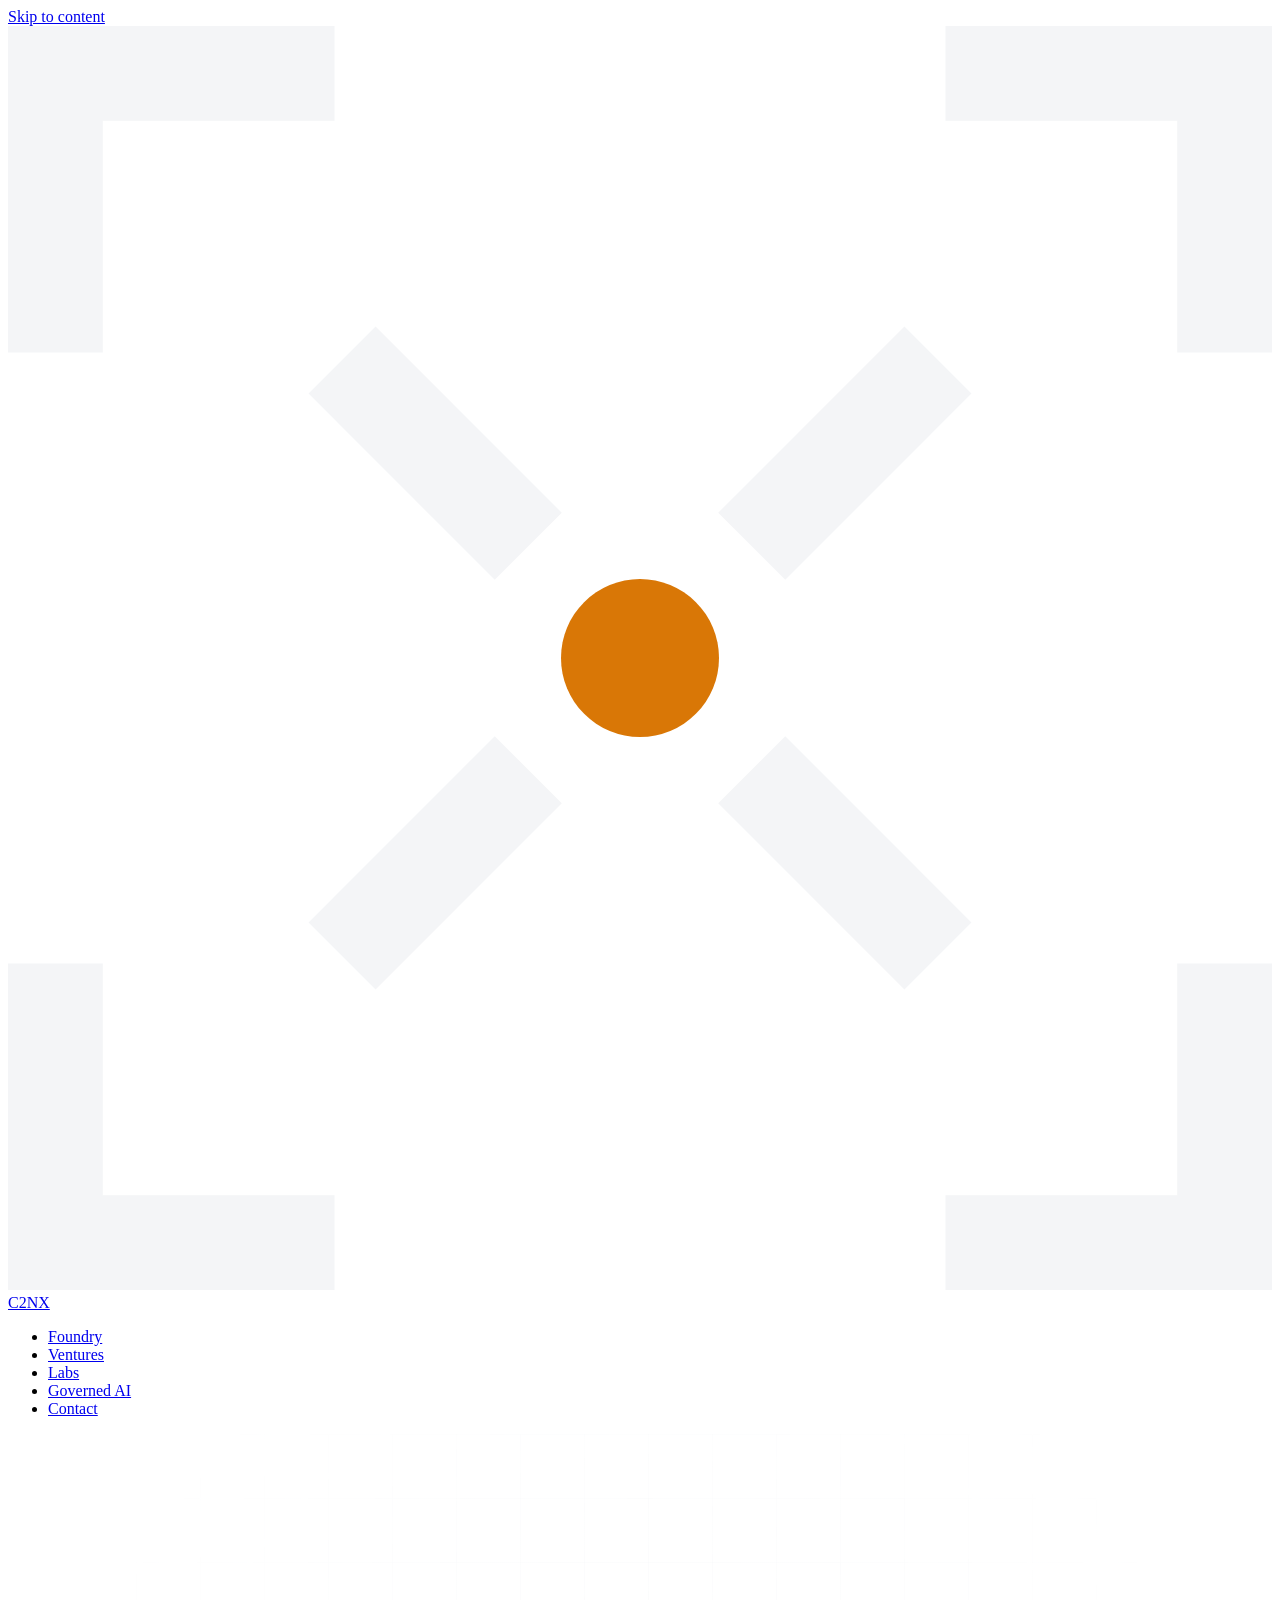
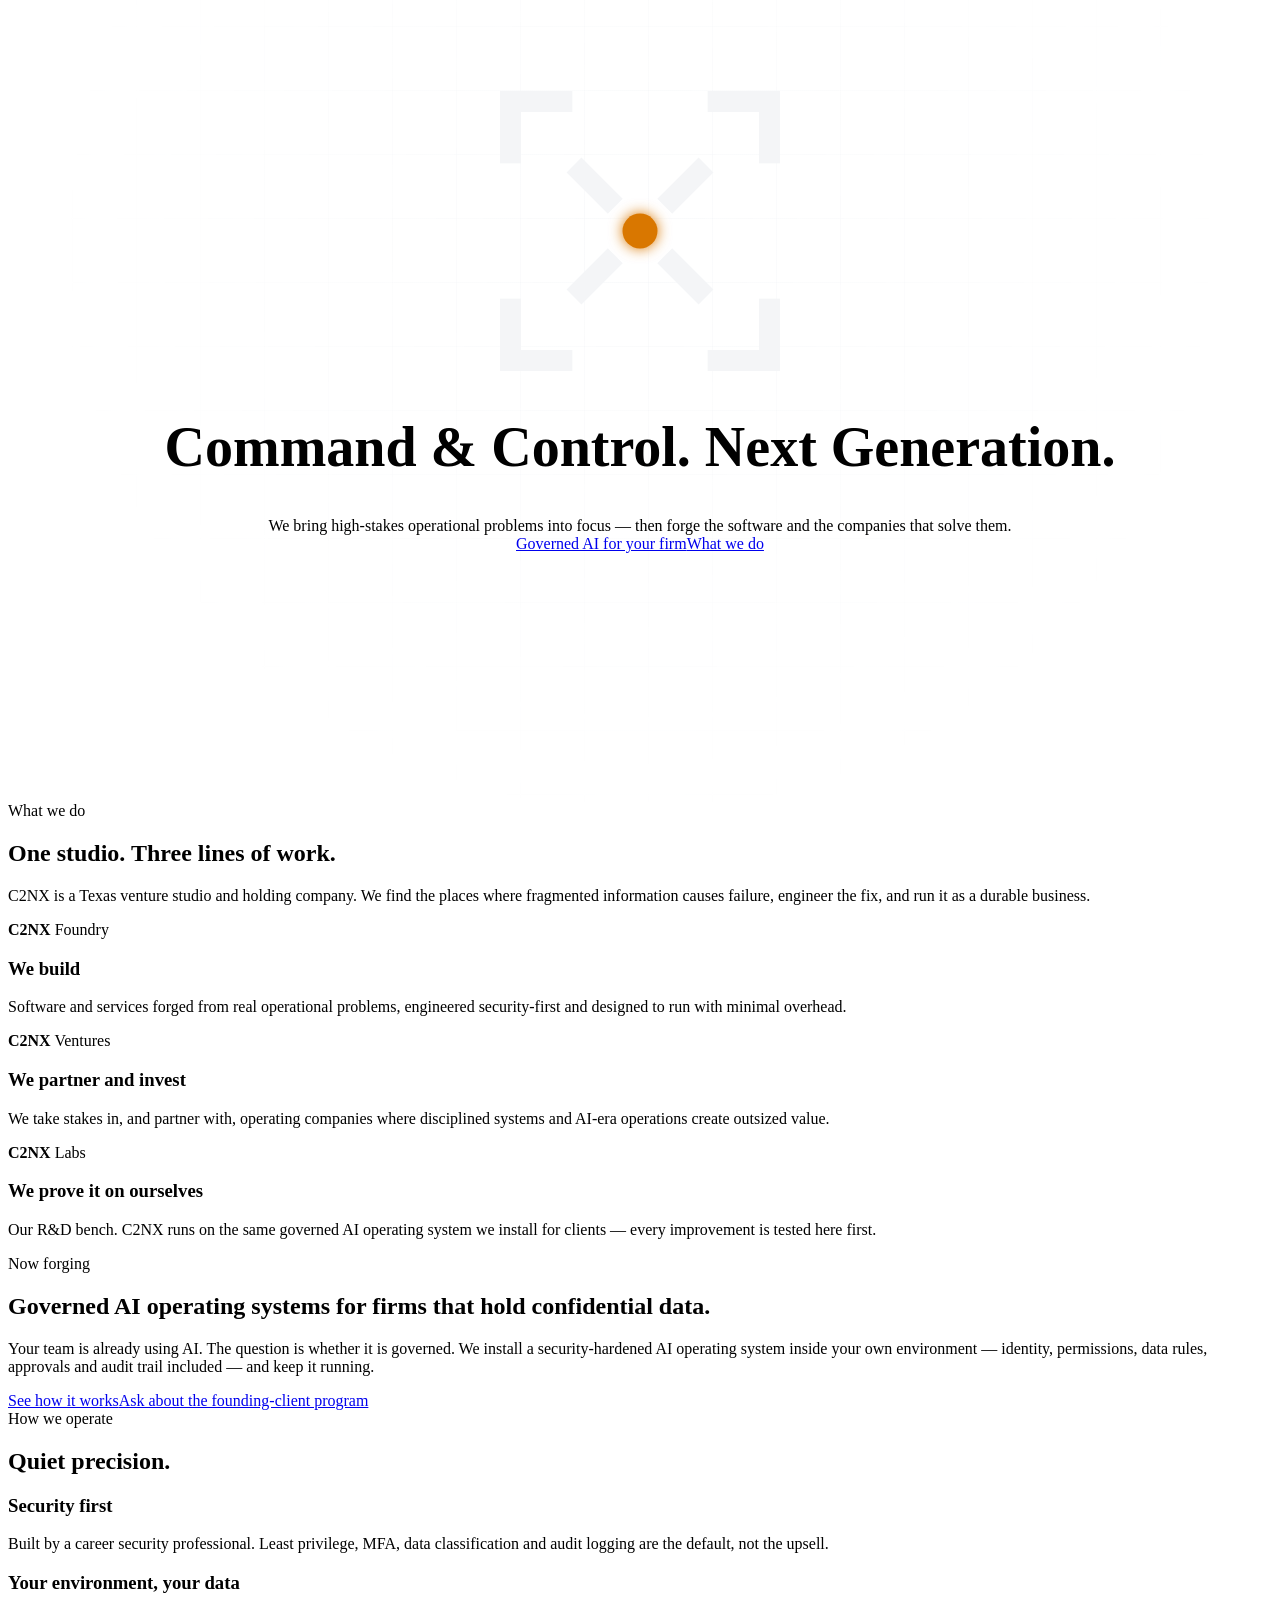
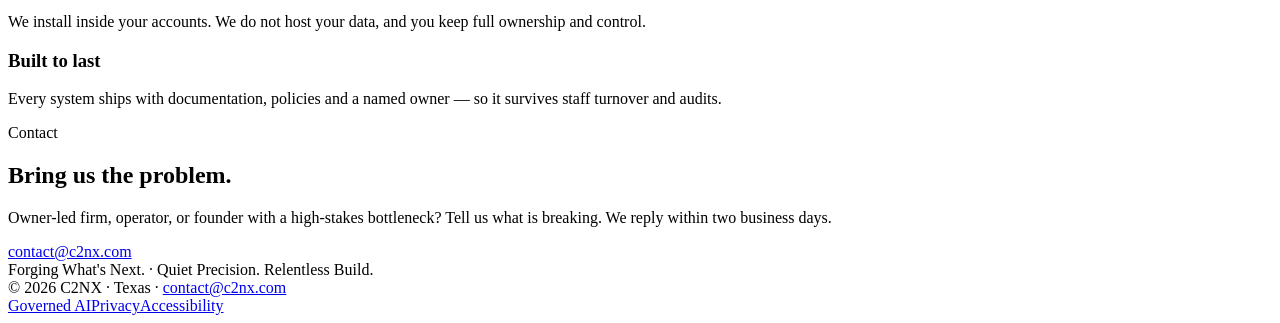
==== index.html @ e13e5430 "Add site pages and root assets" ====
<!DOCTYPE html>
<html lang="en">
<head>
<meta charset="utf-8">
<meta name="viewport" content="width=device-width,initial-scale=1">
<title>C2NX — Command & Control, Next Generation</title>
<meta name="description" content="C2NX is a Texas venture studio that brings high-stakes operational problems into focus and forges the software and companies that solve them.">
<link rel="canonical" href="https://c2nx.com/">
<meta property="og:title" content="C2NX — Command & Control, Next Generation"><meta property="og:description" content="C2NX is a Texas venture studio that brings high-stakes operational problems into focus and forges the software and companies that solve them.">
<meta property="og:type" content="website"><meta property="og:url" content="https://c2nx.com/">
<meta name="theme-color" content="#0F1115">
<link rel="icon" href="favicon-32.png" sizes="32x32"><link rel="icon" href="assets/emblem.svg" type="image/svg+xml">
<link rel="apple-touch-icon" href="apple-touch-icon.png">
<link rel="stylesheet" href="assets/site.css">
<style>
.hero{min-height:calc(100vh - 68px);display:grid;place-items:center;text-align:center;padding:72px 24px 64px;position:relative;overflow:hidden}
.hero .grid-bg{position:absolute;inset:0;background-image:linear-gradient(rgba(148,163,184,.05) 1px,transparent 1px),linear-gradient(90deg,rgba(148,163,184,.05) 1px,transparent 1px);background-size:64px 64px;mask-image:radial-gradient(circle at 50% 42%,#000 0,transparent 70%);pointer-events:none}
.stage{position:relative;width:min(280px,56vw);aspect-ratio:1;margin:0 auto}
.stage svg{width:100%;height:100%;overflow:visible}
.emblem{animation:focus 2.6s cubic-bezier(.2,.7,.2,1) .2s both}
.br{animation:flyin 1.6s cubic-bezier(.16,.84,.24,1) .2s both}
.br.tl{--dx:-180px;--dy:-180px}.br.tr{--dx:180px;--dy:-180px}.br.bl{--dx:-180px;--dy:180px}.br.br2{--dx:180px;--dy:180px}
.bar{transform-box:view-box;transform-origin:120px 120px;transform:rotate(var(--r));animation:converge 1.4s cubic-bezier(.2,.8,.2,1) .9s both}
.dot{transform-box:fill-box;transform-origin:center;animation:ignite 1.1s cubic-bezier(.3,1.6,.4,1) 2.3s both}
.halo{opacity:0;transform-box:fill-box;transform-origin:center;animation:halo 2.8s ease-out 2.5s infinite}
.ring{position:absolute;inset:0;border:1px solid rgba(148,163,184,.35);border-radius:50%;opacity:0;animation:radiate 2.2s ease-out infinite}
.ring:nth-child(2){animation-delay:.55s}.ring:nth-child(3){animation-delay:1.1s}
.rings{position:absolute;inset:-18%;animation:ringsOut .6s ease 2.6s forwards}
.hero h1{font-size:clamp(30px,4.6vw,56px);margin-top:40px;opacity:0;animation:rise .9s ease 2.9s forwards}
.hero h1 .amber{color:var(--amber)}
.hero .lead{margin:18px auto 0;opacity:0;animation:rise .9s ease 3.1s forwards}
.hero .actions{justify-content:center;opacity:0;animation:rise .9s ease 3.3s forwards}
@keyframes flyin{from{transform:translate(var(--dx),var(--dy));opacity:0}40%{opacity:1}to{transform:none;opacity:1}}
@keyframes converge{from{transform:rotate(var(--r)) translateX(90px) scale(.6);opacity:0}to{transform:rotate(var(--r)) translateX(0) scale(1);opacity:1}}
@keyframes focus{from{filter:blur(14px);transform:scale(1.18)}55%{filter:blur(6px)}to{filter:blur(0);transform:scale(1)}}
@keyframes ignite{from{transform:scale(0);opacity:0}to{transform:scale(1);opacity:1}}
@keyframes halo{0%{transform:scale(1);opacity:.75}100%{transform:scale(3.2);opacity:0}}
@keyframes radiate{from{transform:scale(.35);opacity:.6}to{transform:scale(1.25);opacity:0}}
@keyframes ringsOut{to{opacity:0;visibility:hidden}}
@keyframes rise{from{opacity:0;transform:translateY(12px)}to{opacity:1;transform:none}}
@media (prefers-reduced-motion:reduce){.hero *,.hero *::before{animation:none!important}.hero h1,.hero .lead,.hero .actions{opacity:1}.rings{display:none}.halo{opacity:.35}}
</style>
</head>
<body>
<a class="skip" href="#main">Skip to content</a>
<header class="site-header"><div class="wrap">
<a class="mark" href="index.html" aria-label="C2NX home"><svg viewBox="0 0 240 240" aria-hidden="true"><rect x="0" y="0" width="62" height="18" fill="#F4F5F7"/><rect x="0" y="0" width="18" height="62" fill="#F4F5F7"/><rect x="178" y="0" width="62" height="18" fill="#F4F5F7"/><rect x="222" y="0" width="18" height="62" fill="#F4F5F7"/><rect x="0" y="222" width="62" height="18" fill="#F4F5F7"/><rect x="0" y="178" width="18" height="62" fill="#F4F5F7"/><rect x="178" y="222" width="62" height="18" fill="#F4F5F7"/><rect x="222" y="178" width="18" height="62" fill="#F4F5F7"/><rect x="150" y="111" width="50" height="18" fill="#F4F5F7" transform="rotate(45 120 120)"/><rect x="150" y="111" width="50" height="18" fill="#F4F5F7" transform="rotate(135 120 120)"/><rect x="150" y="111" width="50" height="18" fill="#F4F5F7" transform="rotate(225 120 120)"/><rect x="150" y="111" width="50" height="18" fill="#F4F5F7" transform="rotate(315 120 120)"/><circle cx="120" cy="120" r="15" fill="#D97706"/></svg>C2NX</a>
<nav aria-label="Primary"><ul class="nav"><li class=""><a href="index.html#foundry">Foundry</a></li><li class="hide-sm"><a href="index.html#ventures">Ventures</a></li><li class="hide-sm"><a href="index.html#labs">Labs</a></li><li class=""><a href="governed-ai.html">Governed AI</a></li><li class=""><a href="mailto:contact@c2nx.com">Contact</a></li></ul></nav>
</div></header>
<main id="main">

<div class="hero"><div class="grid-bg" aria-hidden="true"></div><div>
  <div class="stage" role="img" aria-label="C2NX crosshair emblem coming into focus">
    <div class="rings" aria-hidden="true"><span class="ring"></span><span class="ring"></span><span class="ring"></span></div>
    <svg viewBox="0 0 240 240" aria-hidden="true"><defs><filter id="glow" x="-200%" y="-200%" width="500%" height="500%"><feGaussianBlur stdDeviation="6" result="b"/><feMerge><feMergeNode in="b"/><feMergeNode in="SourceGraphic"/></feMerge></filter></defs><g class="emblem"><g class="br tl"><rect x="0" y="0" width="62" height="18" fill="#F4F5F7"/><rect x="0" y="0" width="18" height="62" fill="#F4F5F7"/></g><g class="br tr"><rect x="178" y="0" width="62" height="18" fill="#F4F5F7"/><rect x="222" y="0" width="18" height="62" fill="#F4F5F7"/></g><g class="br bl"><rect x="0" y="222" width="62" height="18" fill="#F4F5F7"/><rect x="0" y="178" width="18" height="62" fill="#F4F5F7"/></g><g class="br br2"><rect x="178" y="222" width="62" height="18" fill="#F4F5F7"/><rect x="222" y="178" width="18" height="62" fill="#F4F5F7"/></g><rect class="bar" style="--r:45deg" x="150" y="111" width="50" height="18" fill="#F4F5F7"/><rect class="bar" style="--r:135deg" x="150" y="111" width="50" height="18" fill="#F4F5F7"/><rect class="bar" style="--r:225deg" x="150" y="111" width="50" height="18" fill="#F4F5F7"/><rect class="bar" style="--r:315deg" x="150" y="111" width="50" height="18" fill="#F4F5F7"/><circle class="halo" cx="120" cy="120" r="15" fill="none" stroke="#D97706" stroke-width="2"/><circle class="dot" cx="120" cy="120" r="15" fill="#D97706" filter="url(#glow)"/></g></svg>
  </div>
  <h1>Command &amp; Control. <span class="amber">Next Generation.</span></h1>
  <p class="lead">We bring high-stakes operational problems into focus — then forge the software and the companies that solve them.</p>
  <div class="actions"><a class="btn" href="governed-ai.html">Governed AI for your firm</a><a class="btn ghost" href="#what-we-do">What we do</a></div>
</div></div>

<section id="what-we-do"><div class="wrap">
  <span class="kicker">What we do</span>
  <h2>One studio. Three lines of work.</h2>
  <p class="lead">C2NX is a Texas venture studio and holding company. We find the places where fragmented information causes failure, engineer the fix, and run it as a durable business.</p>
  <div class="grid-3">
    <article class="card" id="foundry"><span class="tag"><b>C2NX</b> Foundry</span><h3>We build</h3><p>Software and services forged from real operational problems, engineered security-first and designed to run with minimal overhead.</p></article>
    <article class="card" id="ventures"><span class="tag"><b>C2NX</b> Ventures</span><h3>We partner and invest</h3><p>We take stakes in, and partner with, operating companies where disciplined systems and AI-era operations create outsized value.</p></article>
    <article class="card" id="labs"><span class="tag"><b>C2NX</b> Labs</span><h3>We prove it on ourselves</h3><p>Our R&amp;D bench. C2NX runs on the same governed AI operating system we install for clients — every improvement is tested here first.</p></article>
  </div>
</div></section>

<section><div class="wrap">
  <span class="kicker">Now forging</span>
  <h2>Governed AI operating systems for firms that hold confidential data.</h2>
  <p class="lead">Your team is already using AI. The question is whether it is governed. We install a security-hardened AI operating system inside your own environment — identity, permissions, data rules, approvals and audit trail included — and keep it running.</p>
  <div class="actions"><a class="btn" href="governed-ai.html">See how it works</a><a class="btn ghost" href="mailto:contact@c2nx.com?subject=Founding%20client%20program">Ask about the founding-client program</a></div>
</div></section>

<section><div class="wrap">
  <span class="kicker">How we operate</span>
  <h2>Quiet precision.</h2>
  <div class="grid-3">
    <div class="card"><h3>Security first</h3><p>Built by a career security professional. Least privilege, MFA, data classification and audit logging are the default, not the upsell.</p></div>
    <div class="card"><h3>Your environment, your data</h3><p>We install inside your accounts. We do not host your data, and you keep full ownership and control.</p></div>
    <div class="card"><h3>Built to last</h3><p>Every system ships with documentation, policies and a named owner — so it survives staff turnover and audits.</p></div>
  </div>
</div></section>

<section><div class="wrap">
  <span class="kicker">Contact</span>
  <h2>Bring us the problem.</h2>
  <p class="lead">Owner-led firm, operator, or founder with a high-stakes bottleneck? Tell us what is breaking. We reply within two business days.</p>
  <div class="actions"><a class="btn" href="mailto:contact@c2nx.com">contact@c2nx.com</a></div>
</div></section>

</main>
<footer class="site-footer"><div class="wrap">
<div><span class="tagline">Forging What's Next. · Quiet Precision. Relentless Build.</span><br>© 2026 C2NX · Texas · <a href="mailto:contact@c2nx.com">contact@c2nx.com</a></div>
<div><a href="governed-ai.html">Governed AI</a><a href="privacy.html">Privacy</a><a href="accessibility.html">Accessibility</a></div>
</div></footer>
</body>
</html>
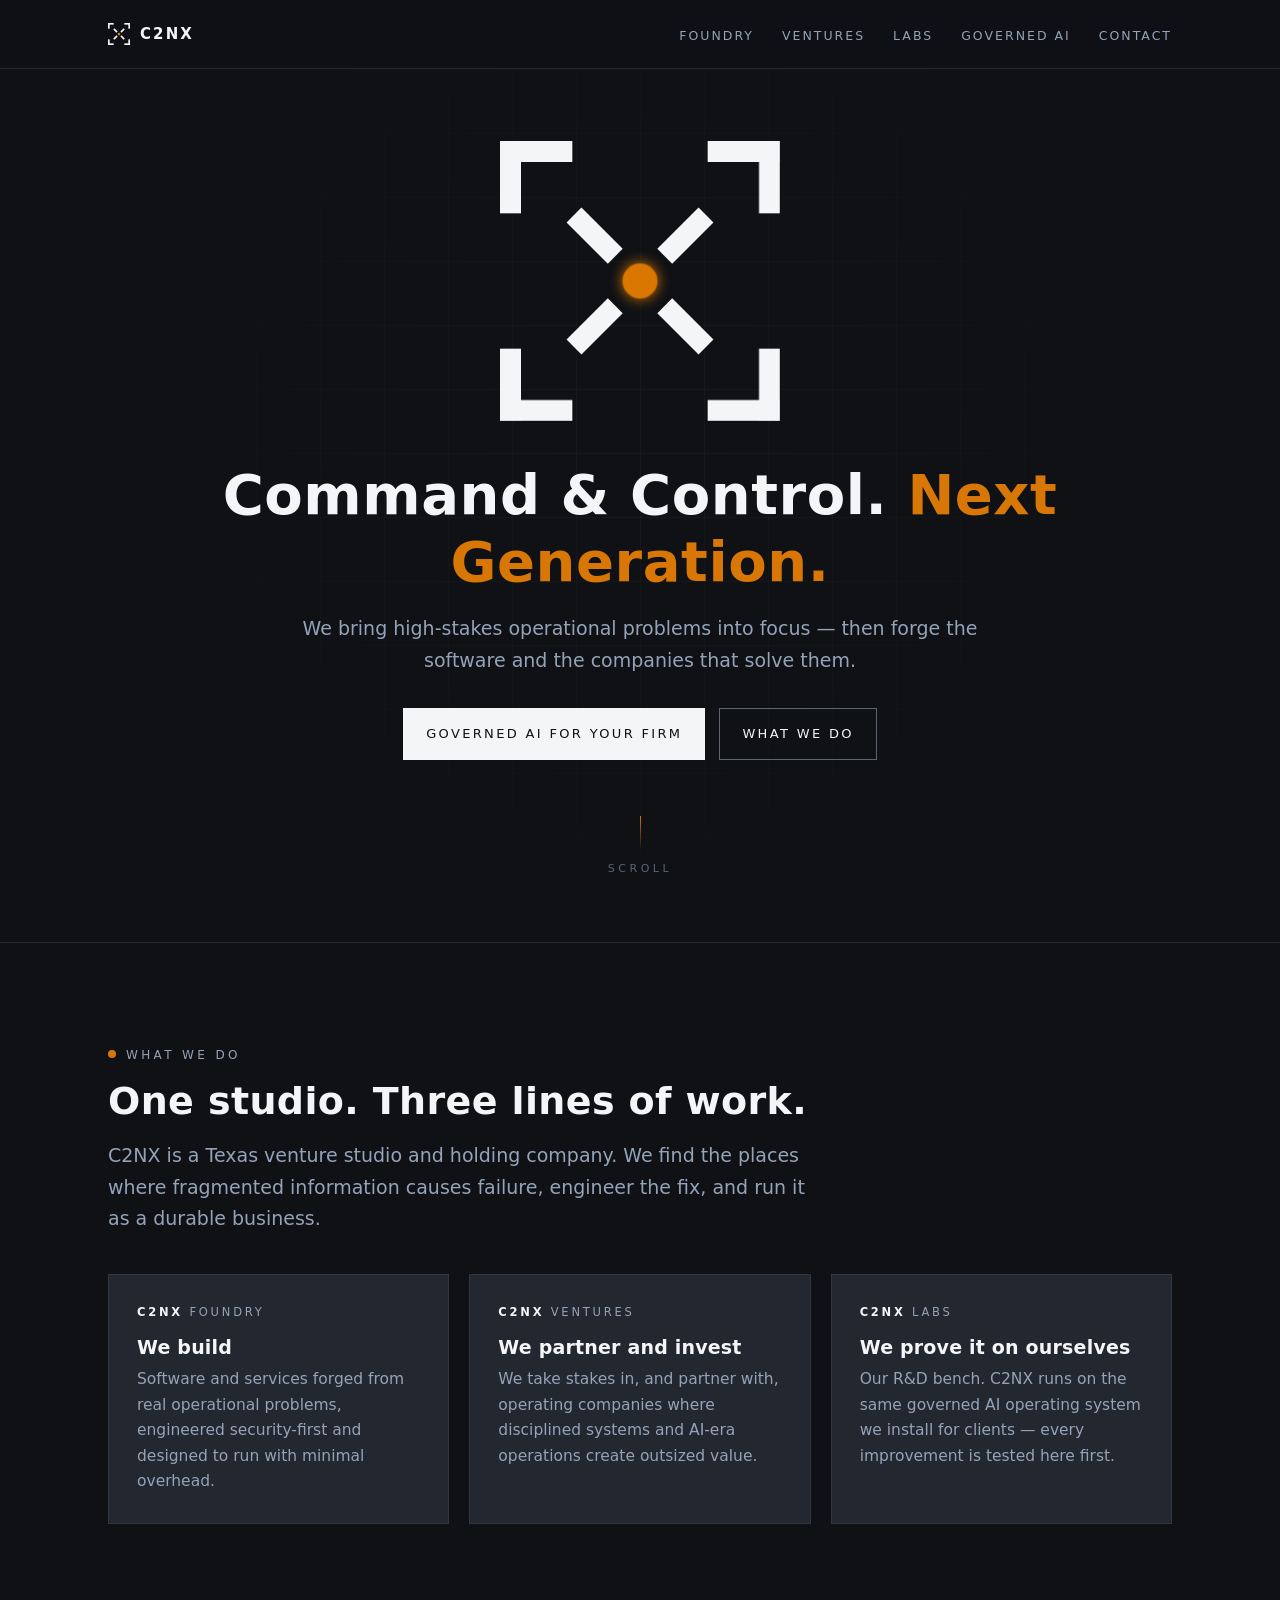
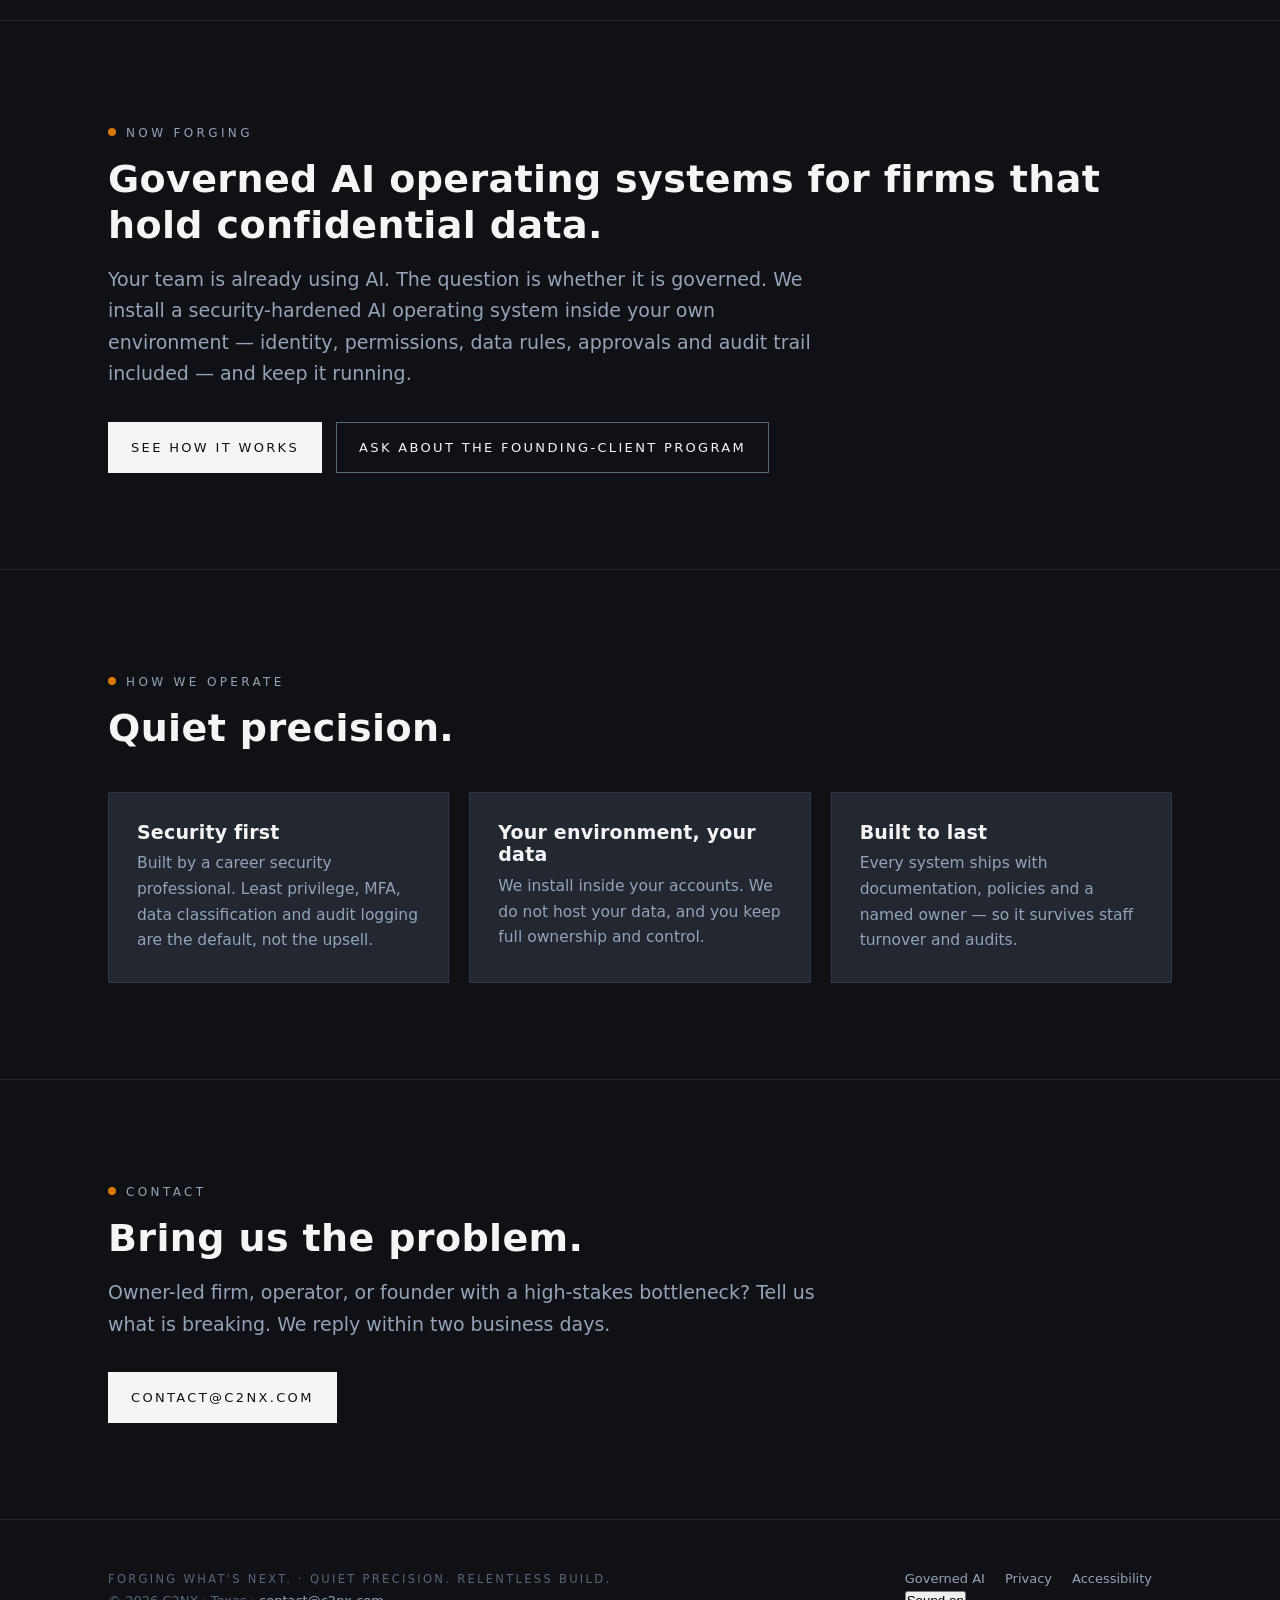
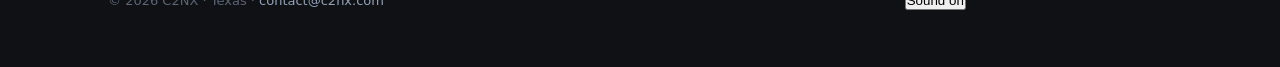
==== commit b72a8eeb: "Hero scroll dock, click sound, reveals, clock" ====
--- a/index.html
+++ b/index.html
@@ -12,6 +12,7 @@
 <link rel="icon" href="favicon-32.png" sizes="32x32"><link rel="icon" href="assets/emblem.svg" type="image/svg+xml">
 <link rel="apple-touch-icon" href="apple-touch-icon.png">
 <link rel="stylesheet" href="assets/site.css">
+<script src="assets/site.js" defer></script>
 <style>
 .hero{min-height:calc(100vh - 68px);display:grid;place-items:center;text-align:center;padding:72px 24px 64px;position:relative;overflow:hidden}
 .hero .grid-bg{position:absolute;inset:0;background-image:linear-gradient(rgba(148,163,184,.05) 1px,transparent 1px),linear-gradient(90deg,rgba(148,163,184,.05) 1px,transparent 1px);background-size:64px 64px;mask-image:radial-gradient(circle at 50% 42%,#000 0,transparent 70%);pointer-events:none}
@@ -26,7 +27,7 @@
 .ring{position:absolute;inset:0;border:1px solid rgba(148,163,184,.35);border-radius:50%;opacity:0;animation:radiate 2.2s ease-out infinite}
 .ring:nth-child(2){animation-delay:.55s}.ring:nth-child(3){animation-delay:1.1s}
 .rings{position:absolute;inset:-18%;animation:ringsOut .6s ease 2.6s forwards}
-.hero h1{font-size:clamp(30px,4.6vw,56px);margin-top:40px;opacity:0;animation:rise .9s ease 2.9s forwards}
+.hero h1{font-size:clamp(30px,4.6vw,56px);opacity:0;animation:rise .9s ease 2.9s forwards}
 .hero h1 .amber{color:var(--amber)}
 .hero .lead{margin:18px auto 0;opacity:0;animation:rise .9s ease 3.1s forwards}
 .hero .actions{justify-content:center;opacity:0;animation:rise .9s ease 3.3s forwards}
@@ -38,10 +39,24 @@
 @keyframes radiate{from{transform:scale(.35);opacity:.6}to{transform:scale(1.25);opacity:0}}
 @keyframes ringsOut{to{opacity:0;visibility:hidden}}
 @keyframes rise{from{opacity:0;transform:translateY(12px)}to{opacity:1;transform:none}}
+.hero-inner{width:100%}
+.dock-link{display:block;text-decoration:none;cursor:default}
+.docking .dock{position:fixed;top:0;left:0;transform-origin:0 0;will-change:transform;z-index:15;margin:0}
+.dock-emblem{width:min(280px,56vw);margin:0 auto}
+.dock-emblem .stage{width:100%}
+.docking.docked .dock-link{cursor:pointer}
+.docking .dock-title{transform-origin:50% 50%}
+.docking .dock-title h1{margin-top:0}
+.slot-title{margin-top:40px}
+.title-strip{position:fixed;left:0;right:0;top:68px;height:38px;z-index:9;background:rgba(15,17,21,.9);backdrop-filter:blur(8px);border-bottom:1px solid var(--gunmetal);opacity:0;pointer-events:none}
+.docking .site-header .mark{opacity:0;pointer-events:none}
+.scroll-cue{margin:56px auto 0;font-family:var(--display);font-size:11px;letter-spacing:.32em;text-transform:uppercase;color:var(--titanium-deep);opacity:0;animation:rise .9s ease 3.6s forwards}
+.scroll-cue span{display:block;width:1px;height:34px;margin:0 auto 10px;background:linear-gradient(var(--amber),transparent);animation:cue 2s ease-in-out 3.6s infinite}
+@keyframes cue{0%{transform:scaleY(0);transform-origin:top}50%{transform:scaleY(1);transform-origin:top}51%{transform-origin:bottom}100%{transform:scaleY(0);transform-origin:bottom}}
 @media (prefers-reduced-motion:reduce){.hero *,.hero *::before{animation:none!important}.hero h1,.hero .lead,.hero .actions{opacity:1}.rings{display:none}.halo{opacity:.35}}
 </style>
 </head>
-<body>
+<body class="home" id="top">
 <a class="skip" href="#main">Skip to content</a>
 <header class="site-header"><div class="wrap">
 <a class="mark" href="index.html" aria-label="C2NX home"><svg viewBox="0 0 240 240" aria-hidden="true"><rect x="0" y="0" width="62" height="18" fill="#F4F5F7"/><rect x="0" y="0" width="18" height="62" fill="#F4F5F7"/><rect x="178" y="0" width="62" height="18" fill="#F4F5F7"/><rect x="222" y="0" width="18" height="62" fill="#F4F5F7"/><rect x="0" y="222" width="62" height="18" fill="#F4F5F7"/><rect x="0" y="178" width="18" height="62" fill="#F4F5F7"/><rect x="178" y="222" width="62" height="18" fill="#F4F5F7"/><rect x="222" y="178" width="18" height="62" fill="#F4F5F7"/><rect x="150" y="111" width="50" height="18" fill="#F4F5F7" transform="rotate(45 120 120)"/><rect x="150" y="111" width="50" height="18" fill="#F4F5F7" transform="rotate(135 120 120)"/><rect x="150" y="111" width="50" height="18" fill="#F4F5F7" transform="rotate(225 120 120)"/><rect x="150" y="111" width="50" height="18" fill="#F4F5F7" transform="rotate(315 120 120)"/><circle cx="120" cy="120" r="15" fill="#D97706"/></svg>C2NX</a>
@@ -49,14 +64,17 @@
 </div></header>
 <main id="main">
 
-<div class="hero"><div class="grid-bg" aria-hidden="true"></div><div>
-  <div class="stage" role="img" aria-label="C2NX crosshair emblem coming into focus">
-    <div class="rings" aria-hidden="true"><span class="ring"></span><span class="ring"></span><span class="ring"></span></div>
-    <svg viewBox="0 0 240 240" aria-hidden="true"><defs><filter id="glow" x="-200%" y="-200%" width="500%" height="500%"><feGaussianBlur stdDeviation="6" result="b"/><feMerge><feMergeNode in="b"/><feMergeNode in="SourceGraphic"/></feMerge></filter></defs><g class="emblem"><g class="br tl"><rect x="0" y="0" width="62" height="18" fill="#F4F5F7"/><rect x="0" y="0" width="18" height="62" fill="#F4F5F7"/></g><g class="br tr"><rect x="178" y="0" width="62" height="18" fill="#F4F5F7"/><rect x="222" y="0" width="18" height="62" fill="#F4F5F7"/></g><g class="br bl"><rect x="0" y="222" width="62" height="18" fill="#F4F5F7"/><rect x="0" y="178" width="18" height="62" fill="#F4F5F7"/></g><g class="br br2"><rect x="178" y="222" width="62" height="18" fill="#F4F5F7"/><rect x="222" y="178" width="18" height="62" fill="#F4F5F7"/></g><rect class="bar" style="--r:45deg" x="150" y="111" width="50" height="18" fill="#F4F5F7"/><rect class="bar" style="--r:135deg" x="150" y="111" width="50" height="18" fill="#F4F5F7"/><rect class="bar" style="--r:225deg" x="150" y="111" width="50" height="18" fill="#F4F5F7"/><rect class="bar" style="--r:315deg" x="150" y="111" width="50" height="18" fill="#F4F5F7"/><circle class="halo" cx="120" cy="120" r="15" fill="none" stroke="#D97706" stroke-width="2"/><circle class="dot" cx="120" cy="120" r="15" fill="#D97706" filter="url(#glow)"/></g></svg>
-  </div>
-  <h1>Command &amp; Control. <span class="amber">Next Generation.</span></h1>
+<div class="hero"><div class="grid-bg" aria-hidden="true"></div><div class="hero-inner">
+  <div class="slot slot-emblem"><div class="dock dock-emblem">
+    <a class="dock-link" href="#top" aria-label="C2NX — back to top"><div class="stage" role="img" aria-label="C2NX crosshair emblem">
+      <div class="rings" aria-hidden="true"><span class="ring"></span><span class="ring"></span><span class="ring"></span></div>
+      <svg viewBox="0 0 240 240" aria-hidden="true"><defs><filter id="glow" x="-200%" y="-200%" width="500%" height="500%"><feGaussianBlur stdDeviation="6" result="b"/><feMerge><feMergeNode in="b"/><feMergeNode in="SourceGraphic"/></feMerge></filter></defs><g class="emblem"><g class="br tl"><rect x="0" y="0" width="62" height="18" fill="#F4F5F7"/><rect x="0" y="0" width="18" height="62" fill="#F4F5F7"/></g><g class="br tr"><rect x="178" y="0" width="62" height="18" fill="#F4F5F7"/><rect x="222" y="0" width="18" height="62" fill="#F4F5F7"/></g><g class="br bl"><rect x="0" y="222" width="62" height="18" fill="#F4F5F7"/><rect x="0" y="178" width="18" height="62" fill="#F4F5F7"/></g><g class="br br2"><rect x="178" y="222" width="62" height="18" fill="#F4F5F7"/><rect x="222" y="178" width="18" height="62" fill="#F4F5F7"/></g><rect class="bar" style="--r:45deg" x="150" y="111" width="50" height="18" fill="#F4F5F7"/><rect class="bar" style="--r:135deg" x="150" y="111" width="50" height="18" fill="#F4F5F7"/><rect class="bar" style="--r:225deg" x="150" y="111" width="50" height="18" fill="#F4F5F7"/><rect class="bar" style="--r:315deg" x="150" y="111" width="50" height="18" fill="#F4F5F7"/><circle class="halo" cx="120" cy="120" r="15" fill="none" stroke="#D97706" stroke-width="2"/><circle class="dot" cx="120" cy="120" r="15" fill="#D97706" filter="url(#glow)"/></g></svg>
+    </div></a>
+  </div></div>
+  <div class="slot slot-title"><div class="dock dock-title"><h1>Command &amp; Control. <span class="amber">Next Generation.</span></h1></div></div>
   <p class="lead">We bring high-stakes operational problems into focus — then forge the software and the companies that solve them.</p>
   <div class="actions"><a class="btn" href="governed-ai.html">Governed AI for your firm</a><a class="btn ghost" href="#what-we-do">What we do</a></div>
+  <div class="scroll-cue" aria-hidden="true"><span></span>Scroll</div>
 </div></div>
 
 <section id="what-we-do"><div class="wrap">
@@ -97,7 +115,7 @@
 </main>
 <footer class="site-footer"><div class="wrap">
 <div><span class="tagline">Forging What's Next. · Quiet Precision. Relentless Build.</span><br>© 2026 C2NX · Texas · <a href="mailto:contact@c2nx.com">contact@c2nx.com</a></div>
-<div><a href="governed-ai.html">Governed AI</a><a href="privacy.html">Privacy</a><a href="accessibility.html">Accessibility</a></div>
+<div><a href="governed-ai.html">Governed AI</a><a href="privacy.html">Privacy</a><a href="accessibility.html">Accessibility</a><div class="instruments"><span class="clock" aria-hidden="true"></span><button type="button" class="sound-toggle" aria-pressed="true">Sound on</button></div></div>
 </div></footer>
 </body>
 </html>
--- a/assets/site.css
+++ b/assets/site.css
@@ -0,0 +1,84 @@
+/* C2NX site — shared styles. Brand: Matte Obsidian #0F1115, Slate Gunmetal #23272F,
+   Tactical Alabaster #F4F5F7, Signal Titanium #94A3B8, Forge Amber #D97706 (accent only).
+   No third-party requests: fonts fall back to the system stack (privacy / GDPR-ready). */
+:root{
+  --obsidian:#0F1115;--gunmetal:#23272F;--alabaster:#F4F5F7;--titanium:#94A3B8;
+  --titanium-deep:#5B6576;--amber:#D97706;--amber-soft:rgba(217,119,6,.14);
+  --display:"Space Grotesk","Rajdhani",ui-sans-serif,system-ui,-apple-system,"Segoe UI",sans-serif;
+  --body:"Inter","IBM Plex Sans",ui-sans-serif,system-ui,-apple-system,"Segoe UI",Roboto,sans-serif;
+  --max:1120px
+}
+*{box-sizing:border-box;margin:0;padding:0}
+html{scroll-behavior:smooth}
+body{background:var(--obsidian);color:var(--alabaster);font-family:var(--body);font-size:17px;line-height:1.65;-webkit-font-smoothing:antialiased}
+img,svg{display:block;max-width:100%}
+a{color:var(--alabaster)}
+a:focus-visible,button:focus-visible{outline:2px solid var(--amber);outline-offset:4px}
+.skip{position:absolute;left:-999px;top:0}
+.skip:focus{left:16px;top:16px;background:var(--alabaster);color:var(--obsidian);padding:8px 12px;z-index:20}
+.wrap{max-width:var(--max);margin:0 auto;padding:0 28px}
+
+/* header */
+.site-header{position:sticky;top:0;z-index:10;background:rgba(15,17,21,.86);backdrop-filter:blur(8px);border-bottom:1px solid var(--gunmetal)}
+.site-header .wrap{display:flex;justify-content:space-between;align-items:center;height:68px}
+.mark{display:flex;align-items:center;gap:10px;font-family:var(--display);font-weight:600;letter-spacing:.14em;font-size:15px;text-decoration:none;color:var(--alabaster)}
+.mark svg{width:22px;height:22px}
+.nav{display:flex;gap:28px;list-style:none}
+.nav a{color:var(--titanium);text-decoration:none;font-size:12.5px;letter-spacing:.16em;text-transform:uppercase}
+.nav a:hover,.nav a[aria-current="page"]{color:var(--alabaster)}
+@media (max-width:720px){.nav{gap:16px}.nav li.hide-sm{display:none}}
+
+/* type */
+.kicker{font-family:var(--display);font-size:12px;letter-spacing:.28em;text-transform:uppercase;color:var(--titanium)}
+.kicker::before{content:"";display:inline-block;width:8px;height:8px;border-radius:50%;background:var(--amber);margin-right:10px;vertical-align:1px}
+h1,h2,h3{font-family:var(--display);font-weight:600;letter-spacing:.01em;line-height:1.2}
+h2{font-size:clamp(26px,3.2vw,38px);margin:12px 0 16px}
+h3{font-size:19px;margin-bottom:8px}
+p.lead{color:var(--titanium);font-size:clamp(16px,1.6vw,19px);max-width:720px}
+.muted{color:var(--titanium)}
+
+/* sections */
+section{padding:96px 0;border-top:1px solid var(--gunmetal)}
+.grid-3{display:grid;grid-template-columns:repeat(3,1fr);gap:20px;margin-top:40px}
+.grid-2{display:grid;grid-template-columns:repeat(2,1fr);gap:20px;margin-top:40px}
+@media (max-width:860px){.grid-3,.grid-2{grid-template-columns:1fr}}
+.card{background:var(--gunmetal);border:1px solid rgba(148,163,184,.12);padding:28px}
+.card .tag{font-family:var(--display);font-size:11.5px;letter-spacing:.24em;color:var(--titanium);text-transform:uppercase;display:block;margin-bottom:14px}
+.card .tag b{color:var(--alabaster)}
+.card p{color:var(--titanium);font-size:15.5px}
+.card ul{list-style:none;margin-top:10px}
+.card li{color:var(--titanium);font-size:15.5px;padding:6px 0 6px 18px;position:relative}
+.card li::before{content:"";position:absolute;left:0;top:15px;width:7px;height:2px;background:var(--amber)}
+.steps{counter-reset:s;display:grid;grid-template-columns:repeat(3,1fr);gap:20px;margin-top:40px}
+@media (max-width:860px){.steps{grid-template-columns:1fr}}
+.steps .card::before{counter-increment:s;content:"0" counter(s);font-family:var(--display);color:var(--amber);font-size:14px;letter-spacing:.2em;display:block;margin-bottom:12px}
+
+/* buttons */
+.btn{display:inline-block;font-family:var(--display);font-size:13px;letter-spacing:.18em;text-transform:uppercase;text-decoration:none;padding:14px 22px;border:1px solid var(--alabaster);color:var(--obsidian);background:var(--alabaster)}
+.btn:hover{background:transparent;color:var(--alabaster)}
+.btn.ghost{background:transparent;color:var(--alabaster);border-color:var(--titanium-deep)}
+.btn.ghost:hover{border-color:var(--alabaster)}
+.actions{display:flex;gap:14px;flex-wrap:wrap;margin-top:32px}
+
+/* page hero (inner pages) */
+.page-hero{padding:120px 0 72px}
+.page-hero h1{font-size:clamp(32px,4.6vw,56px);margin:14px 0 18px;max-width:900px}
+
+/* callout */
+.callout{border-left:2px solid var(--amber);background:var(--amber-soft);padding:20px 24px;margin-top:32px;max-width:820px}
+.callout p{color:var(--alabaster);font-size:15.5px}
+
+/* prose pages */
+.prose{max-width:760px}
+.prose h2{font-size:24px;margin-top:40px}
+.prose p,.prose li{color:var(--titanium);margin-top:12px}
+.prose ul{padding-left:20px}
+
+/* footer */
+.site-footer{border-top:1px solid var(--gunmetal);padding:48px 0 56px;color:var(--titanium-deep);font-size:13px}
+.site-footer .wrap{display:flex;justify-content:space-between;gap:24px;flex-wrap:wrap}
+.site-footer a{color:var(--titanium);text-decoration:none;margin-right:20px}
+.site-footer a:hover{color:var(--alabaster)}
+.tagline{font-family:var(--display);letter-spacing:.2em;font-size:11.5px;text-transform:uppercase}
+
+@media (prefers-reduced-motion:reduce){html{scroll-behavior:auto}}
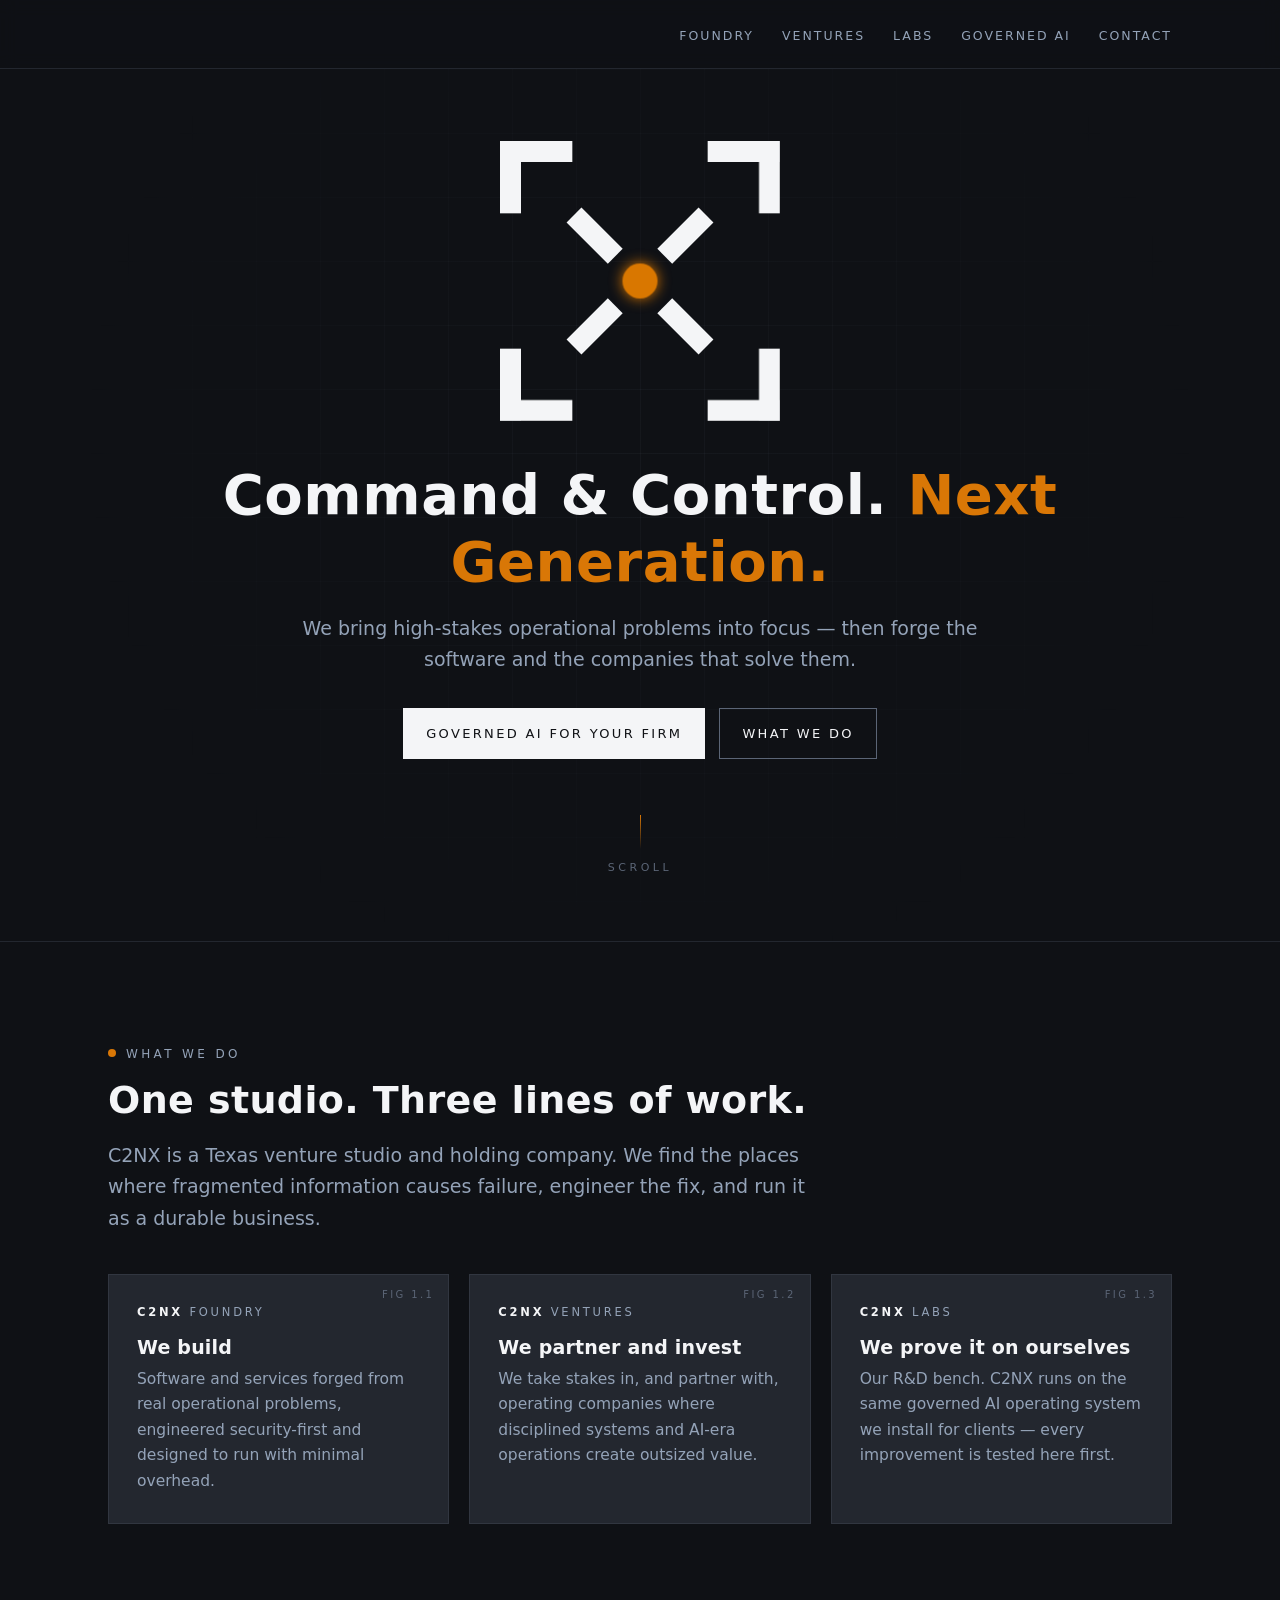
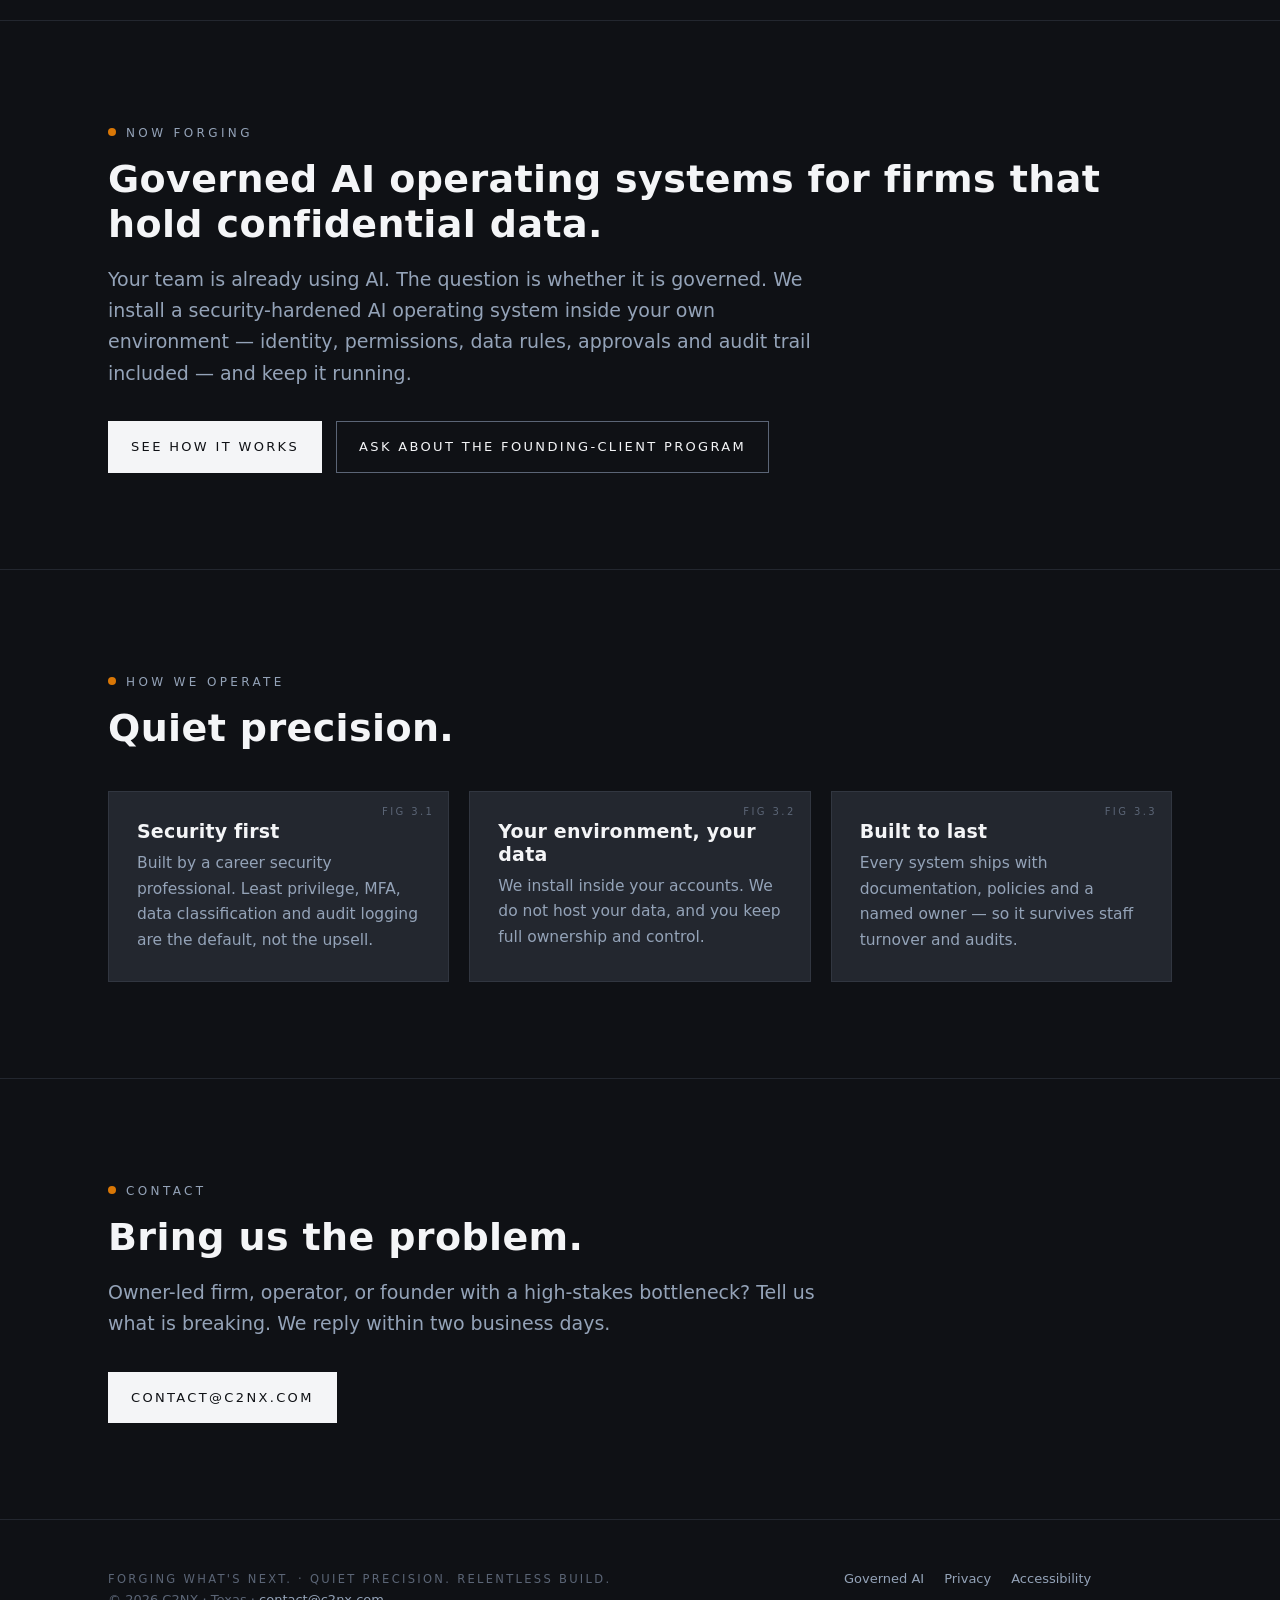
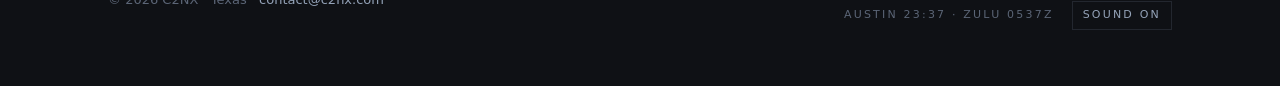
==== commit a7bbbb11: "Opaque title strip" ====
--- a/index.html
+++ b/index.html
@@ -48,7 +48,7 @@
 .docking .dock-title{transform-origin:50% 50%}
 .docking .dock-title h1{margin-top:0}
 .slot-title{margin-top:40px}
-.title-strip{position:fixed;left:0;right:0;top:68px;height:38px;z-index:9;background:rgba(15,17,21,.9);backdrop-filter:blur(8px);border-bottom:1px solid var(--gunmetal);opacity:0;pointer-events:none}
+.title-strip{position:fixed;left:0;right:0;top:68px;height:38px;z-index:9;background:rgba(15,17,21,.97);backdrop-filter:blur(8px);border-bottom:1px solid var(--gunmetal);opacity:0;pointer-events:none}
 .docking .site-header .mark{opacity:0;pointer-events:none}
 .scroll-cue{margin:56px auto 0;font-family:var(--display);font-size:11px;letter-spacing:.32em;text-transform:uppercase;color:var(--titanium-deep);opacity:0;animation:rise .9s ease 3.6s forwards}
 .scroll-cue span{display:block;width:1px;height:34px;margin:0 auto 10px;background:linear-gradient(var(--amber),transparent);animation:cue 2s ease-in-out 3.6s infinite}
--- a/assets/site.css
+++ b/assets/site.css
@@ -24,7 +24,7 @@
 .mark{display:flex;align-items:center;gap:10px;font-family:var(--display);font-weight:600;letter-spacing:.14em;font-size:15px;text-decoration:none;color:var(--alabaster)}
 .mark svg{width:22px;height:22px}
 .nav{display:flex;gap:28px;list-style:none}
-.nav a{color:var(--titanium);text-decoration:none;font-size:12.5px;letter-spacing:.16em;text-transform:uppercase}
+.nav a{white-space:nowrap;color:var(--titanium);text-decoration:none;font-size:12.5px;letter-spacing:.16em;text-transform:uppercase}
 .nav a:hover,.nav a[aria-current="page"]{color:var(--alabaster)}
 @media (max-width:720px){.nav{gap:16px}.nav li.hide-sm{display:none}}
 
@@ -82,3 +82,27 @@
 .tagline{font-family:var(--display);letter-spacing:.2em;font-size:11.5px;text-transform:uppercase}
 
 @media (prefers-reduced-motion:reduce){html{scroll-behavior:auto}}
+
+/* ---- motion & instruments (site.js) ---- */
+.card{position:relative;transition:border-color .3s,transform .3s}
+.card:hover{border-color:rgba(148,163,184,.28);transform:translateY(-2px)}
+.card::after{content:"";position:absolute;inset:-1px;pointer-events:none;opacity:0;transition:opacity .25s,inset .35s cubic-bezier(.2,.8,.2,1);
+  background:
+    linear-gradient(var(--amber),var(--amber)) top left/16px 2px no-repeat,
+    linear-gradient(var(--amber),var(--amber)) top left/2px 16px no-repeat,
+    linear-gradient(var(--amber),var(--amber)) top right/16px 2px no-repeat,
+    linear-gradient(var(--amber),var(--amber)) top right/2px 16px no-repeat,
+    linear-gradient(var(--amber),var(--amber)) bottom left/16px 2px no-repeat,
+    linear-gradient(var(--amber),var(--amber)) bottom left/2px 16px no-repeat,
+    linear-gradient(var(--amber),var(--amber)) bottom right/16px 2px no-repeat,
+    linear-gradient(var(--amber),var(--amber)) bottom right/2px 16px no-repeat}
+.card:hover::after{opacity:1;inset:-7px}
+.fig{position:absolute;top:12px;right:14px;font-family:var(--display);font-size:10px;letter-spacing:.24em;color:var(--titanium-deep)}
+.btn{transition:background .2s,color .2s,border-color .2s}
+.reveal{opacity:0;transform:translateY(18px);transition:opacity .7s ease,transform .7s cubic-bezier(.2,.7,.2,1)}
+.reveal.in{opacity:1;transform:none}
+.instruments{display:flex;gap:18px;align-items:center;margin-top:12px;font-family:var(--display);font-size:11px;letter-spacing:.2em;text-transform:uppercase}
+.sound-toggle{background:none;border:1px solid var(--gunmetal);color:var(--titanium);font:inherit;letter-spacing:inherit;text-transform:inherit;padding:4px 10px;cursor:pointer}
+.sound-toggle[aria-pressed="false"]{color:var(--titanium-deep)}
+.sound-toggle:hover{border-color:var(--titanium-deep)}
+@media (prefers-reduced-motion:reduce){.card,.card::after,.reveal{transition:none}.card:hover{transform:none}}
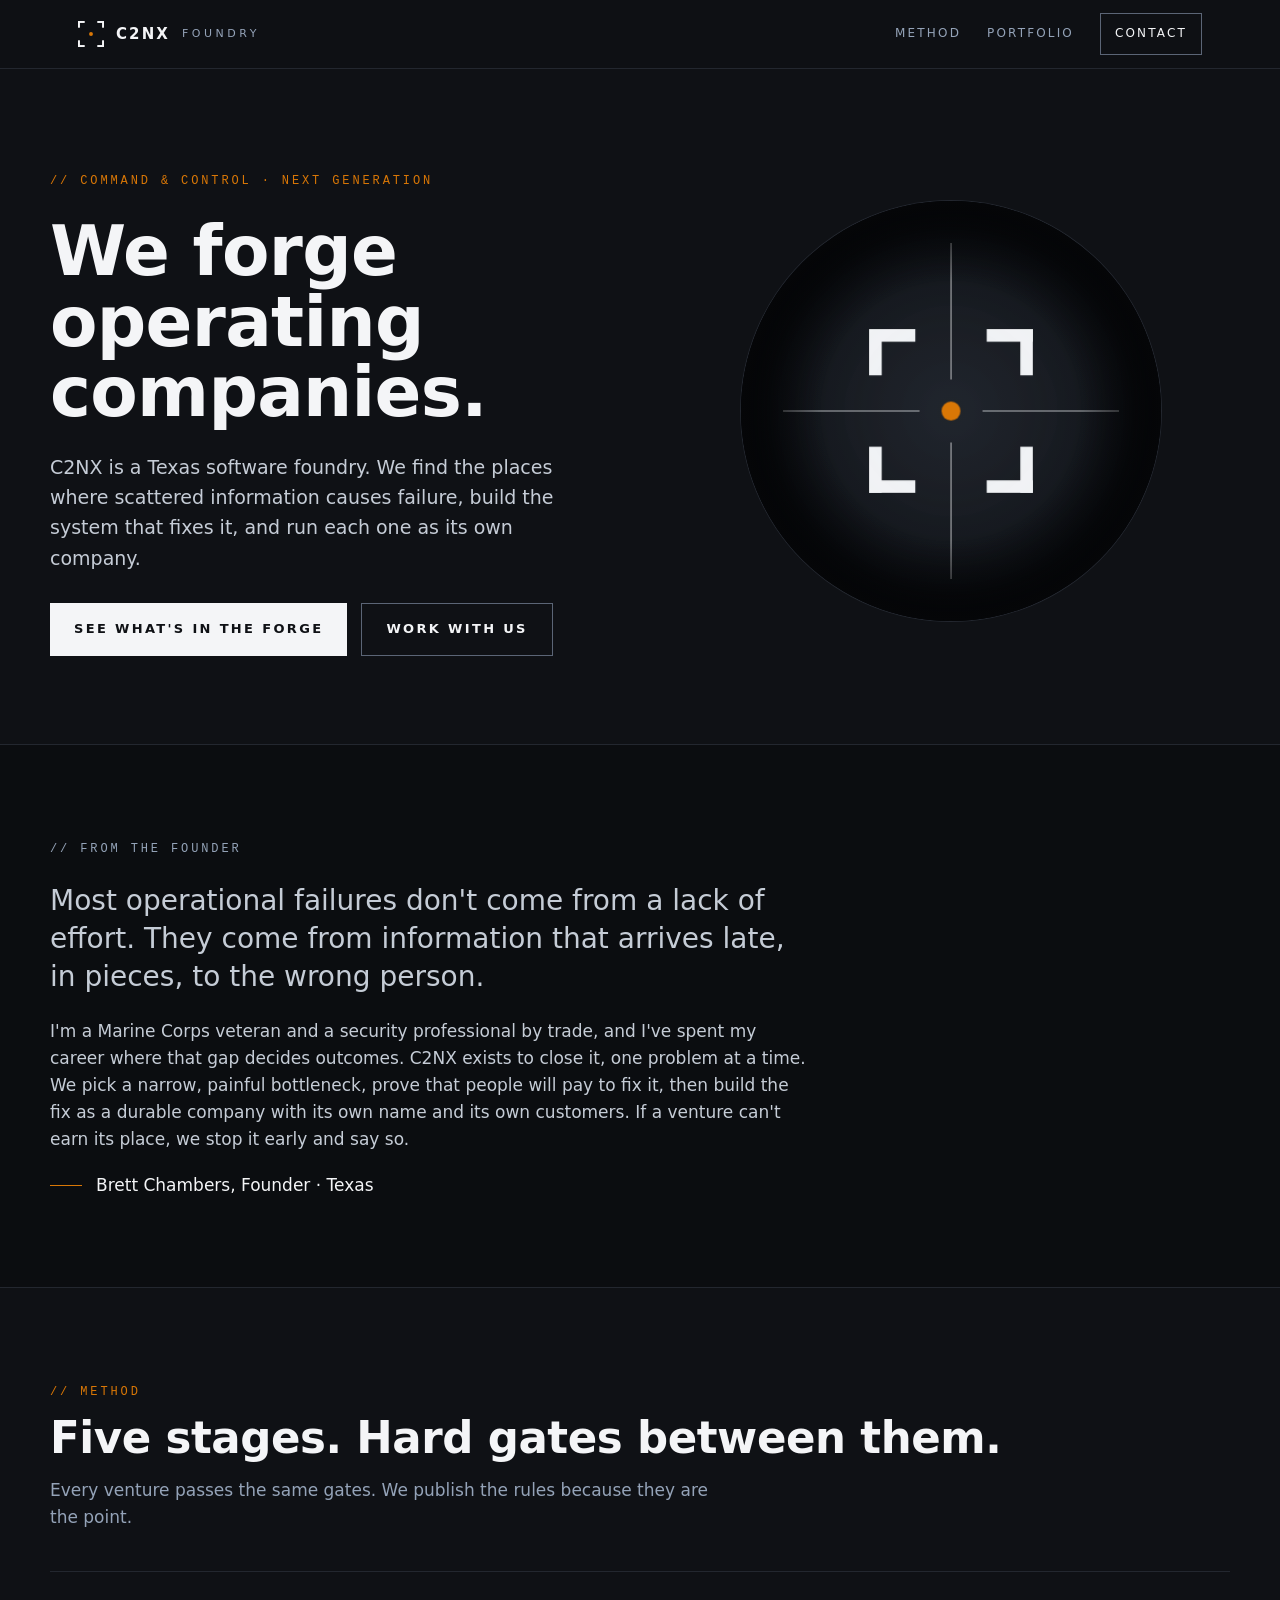
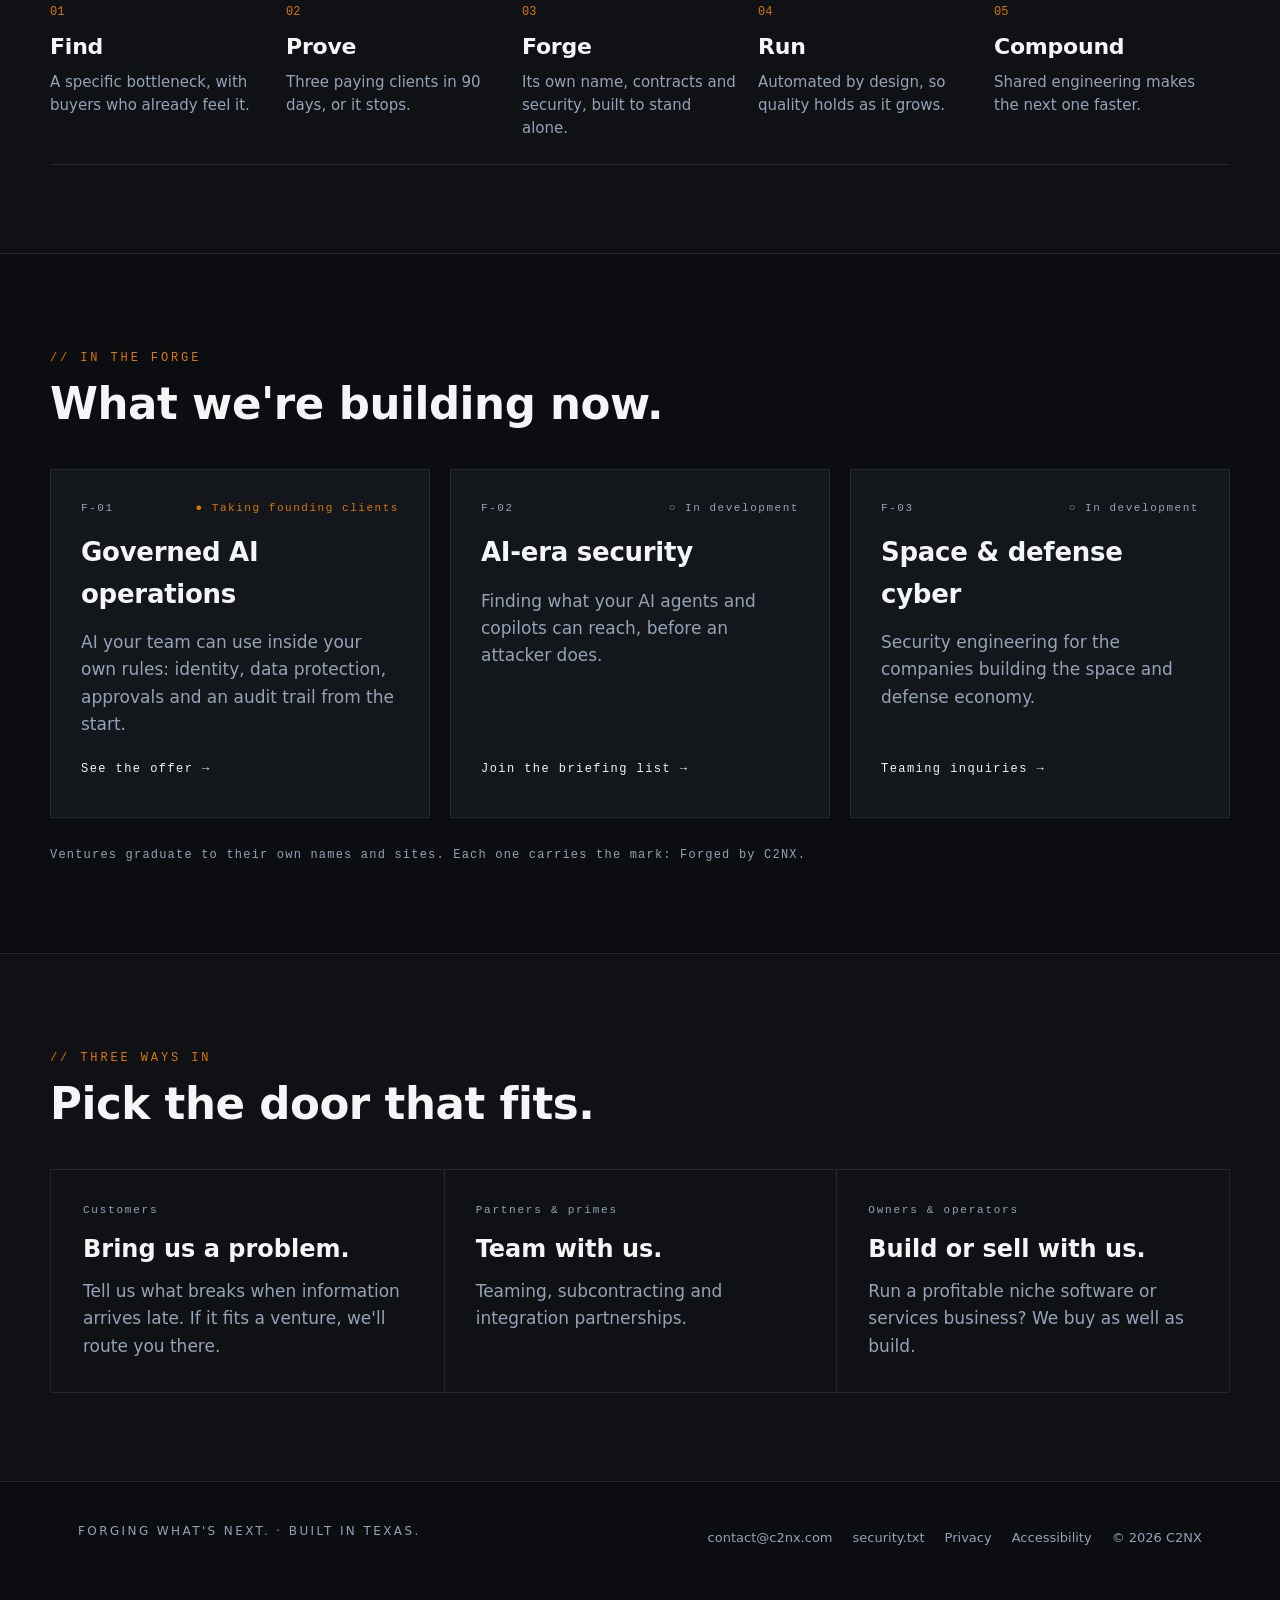
==== commit a7088c3e: "Holding Line homepage: thin parent, no Ventures/Labs claims" ====
--- a/index.html
+++ b/index.html
@@ -1,121 +1,273 @@
-<!DOCTYPE html>
+<!doctype html>
 <html lang="en">
 <head>
 <meta charset="utf-8">
-<meta name="viewport" content="width=device-width,initial-scale=1">
-<title>C2NX — Command & Control, Next Generation</title>
-<meta name="description" content="C2NX is a Texas venture studio that brings high-stakes operational problems into focus and forges the software and companies that solve them.">
+<meta name="viewport" content="width=device-width, initial-scale=1">
+<title>C2NX — We forge operating companies</title>
+<meta name="description" content="C2NX is a Texas software foundry. We find the places where scattered information causes failure, build the system that fixes it, and run each one as its own company.">
 <link rel="canonical" href="https://c2nx.com/">
-<meta property="og:title" content="C2NX — Command & Control, Next Generation"><meta property="og:description" content="C2NX is a Texas venture studio that brings high-stakes operational problems into focus and forges the software and companies that solve them.">
-<meta property="og:type" content="website"><meta property="og:url" content="https://c2nx.com/">
 <meta name="theme-color" content="#0F1115">
-<link rel="icon" href="favicon-32.png" sizes="32x32"><link rel="icon" href="assets/emblem.svg" type="image/svg+xml">
+<meta property="og:type" content="website">
+<meta property="og:url" content="https://c2nx.com/">
+<meta property="og:title" content="C2NX — We forge operating companies">
+<meta property="og:description" content="A Texas software foundry. Command & Control, Next Generation.">
+<meta name="twitter:card" content="summary">
+<link rel="icon" href="favicon-32.png" sizes="32x32">
+<link rel="icon" href="assets/emblem.svg" type="image/svg+xml">
 <link rel="apple-touch-icon" href="apple-touch-icon.png">
-<link rel="stylesheet" href="assets/site.css">
-<script src="assets/site.js" defer></script>
+<script type="application/ld+json">
+{"@context":"https://schema.org","@type":"Organization","name":"C2NX","url":"https://c2nx.com/","email":"contact@c2nx.com","slogan":"Forging What's Next.","description":"A Texas software foundry that builds and runs focused operating companies.","founder":{"@type":"Person","name":"Brett Chambers"},"address":{"@type":"PostalAddress","addressRegion":"TX","addressCountry":"US"}}
+</script>
 <style>
-.hero{min-height:calc(100vh - 68px);display:grid;place-items:center;text-align:center;padding:72px 24px 64px;position:relative;overflow:hidden}
-.hero .grid-bg{position:absolute;inset:0;background-image:linear-gradient(rgba(148,163,184,.05) 1px,transparent 1px),linear-gradient(90deg,rgba(148,163,184,.05) 1px,transparent 1px);background-size:64px 64px;mask-image:radial-gradient(circle at 50% 42%,#000 0,transparent 70%);pointer-events:none}
-.stage{position:relative;width:min(280px,56vw);aspect-ratio:1;margin:0 auto}
-.stage svg{width:100%;height:100%;overflow:visible}
-.emblem{animation:focus 2.6s cubic-bezier(.2,.7,.2,1) .2s both}
-.br{animation:flyin 1.6s cubic-bezier(.16,.84,.24,1) .2s both}
-.br.tl{--dx:-180px;--dy:-180px}.br.tr{--dx:180px;--dy:-180px}.br.bl{--dx:-180px;--dy:180px}.br.br2{--dx:180px;--dy:180px}
-.bar{transform-box:view-box;transform-origin:120px 120px;transform:rotate(var(--r));animation:converge 1.4s cubic-bezier(.2,.8,.2,1) .9s both}
-.dot{transform-box:fill-box;transform-origin:center;animation:ignite 1.1s cubic-bezier(.3,1.6,.4,1) 2.3s both}
-.halo{opacity:0;transform-box:fill-box;transform-origin:center;animation:halo 2.8s ease-out 2.5s infinite}
-.ring{position:absolute;inset:0;border:1px solid rgba(148,163,184,.35);border-radius:50%;opacity:0;animation:radiate 2.2s ease-out infinite}
-.ring:nth-child(2){animation-delay:.55s}.ring:nth-child(3){animation-delay:1.1s}
-.rings{position:absolute;inset:-18%;animation:ringsOut .6s ease 2.6s forwards}
-.hero h1{font-size:clamp(30px,4.6vw,56px);opacity:0;animation:rise .9s ease 2.9s forwards}
-.hero h1 .amber{color:var(--amber)}
-.hero .lead{margin:18px auto 0;opacity:0;animation:rise .9s ease 3.1s forwards}
-.hero .actions{justify-content:center;opacity:0;animation:rise .9s ease 3.3s forwards}
-@keyframes flyin{from{transform:translate(var(--dx),var(--dy));opacity:0}40%{opacity:1}to{transform:none;opacity:1}}
-@keyframes converge{from{transform:rotate(var(--r)) translateX(90px) scale(.6);opacity:0}to{transform:rotate(var(--r)) translateX(0) scale(1);opacity:1}}
-@keyframes focus{from{filter:blur(14px);transform:scale(1.18)}55%{filter:blur(6px)}to{filter:blur(0);transform:scale(1)}}
-@keyframes ignite{from{transform:scale(0);opacity:0}to{transform:scale(1);opacity:1}}
-@keyframes halo{0%{transform:scale(1);opacity:.75}100%{transform:scale(3.2);opacity:0}}
-@keyframes radiate{from{transform:scale(.35);opacity:.6}to{transform:scale(1.25);opacity:0}}
-@keyframes ringsOut{to{opacity:0;visibility:hidden}}
-@keyframes rise{from{opacity:0;transform:translateY(12px)}to{opacity:1;transform:none}}
-.hero-inner{width:100%}
-.dock-link{display:block;text-decoration:none;cursor:default}
-.docking .dock{position:fixed;top:0;left:0;transform-origin:0 0;will-change:transform;z-index:15;margin:0}
-.dock-emblem{width:min(280px,56vw);margin:0 auto}
-.dock-emblem .stage{width:100%}
-.docking.docked .dock-link{cursor:pointer}
-.docking .dock-title{transform-origin:50% 50%}
-.docking .dock-title h1{margin-top:0}
-.slot-title{margin-top:40px}
-.title-strip{position:fixed;left:0;right:0;top:68px;height:38px;z-index:9;background:rgba(15,17,21,.97);backdrop-filter:blur(8px);border-bottom:1px solid var(--gunmetal);opacity:0;pointer-events:none}
-.docking .site-header .mark{opacity:0;pointer-events:none}
-.scroll-cue{margin:56px auto 0;font-family:var(--display);font-size:11px;letter-spacing:.32em;text-transform:uppercase;color:var(--titanium-deep);opacity:0;animation:rise .9s ease 3.6s forwards}
-.scroll-cue span{display:block;width:1px;height:34px;margin:0 auto 10px;background:linear-gradient(var(--amber),transparent);animation:cue 2s ease-in-out 3.6s infinite}
-@keyframes cue{0%{transform:scaleY(0);transform-origin:top}50%{transform:scaleY(1);transform-origin:top}51%{transform-origin:bottom}100%{transform:scaleY(0);transform-origin:bottom}}
-@media (prefers-reduced-motion:reduce){.hero *,.hero *::before{animation:none!important}.hero h1,.hero .lead,.hero .actions{opacity:1}.rings{display:none}.halo{opacity:.35}}
+:root{--obsidian:#0F1115;--deep:#0B0D10;--gunmetal:#23272F;--card:#13161B;--alabaster:#F4F5F7;--titanium:#94A3B8;--body:#C5CCD6;--amber:#D97706;--line:#5B6576;
+--display:'Space Grotesk','Segoe UI',system-ui,-apple-system,sans-serif;--sans:Inter,system-ui,-apple-system,'Segoe UI',sans-serif;--mono:'IBM Plex Mono',ui-monospace,Menlo,monospace}
+*{box-sizing:border-box}
+html{scroll-behavior:smooth}
+body{margin:0;background:var(--obsidian);color:var(--alabaster);font-family:var(--sans);font-size:17px;line-height:1.6;-webkit-font-smoothing:antialiased}
+a{color:var(--alabaster)}a:hover{color:var(--amber)}
+:focus-visible{outline:2px solid var(--amber);outline-offset:3px}
+.skip{position:absolute;left:-9999px;top:8px;background:var(--alabaster);color:var(--obsidian);padding:10px 14px;z-index:10}
+.skip:focus{left:8px}
+.wrap{max-width:1180px;margin:0 auto;padding:0 28px}
+.kicker{font-family:var(--mono);font-size:12px;letter-spacing:.24em;color:var(--amber);text-transform:uppercase}
+.muted{color:var(--titanium)}
+h1,h2,h3{font-family:var(--display);margin:0;letter-spacing:-.01em}
+h2{font-size:clamp(30px,3.4vw,46px);line-height:1.1;margin:12px 0 14px}
+section{border-top:1px solid var(--gunmetal)}
+.band{background:var(--deep)}
+.pad{padding:88px 0}
+
+/* header */
+header{position:sticky;top:0;z-index:5;background:rgba(15,17,21,.92);backdrop-filter:blur(8px);border-bottom:1px solid var(--gunmetal)}
+.bar{display:flex;flex-wrap:wrap;align-items:center;justify-content:space-between;gap:14px;min-height:68px}
+.brand{display:flex;align-items:center;gap:12px;text-decoration:none}
+.brand b{font-family:var(--display);font-weight:700;letter-spacing:.14em;font-size:15px}
+.brand span{font-family:var(--display);font-weight:500;letter-spacing:.32em;font-size:11px;color:var(--titanium)}
+nav{display:flex;flex-wrap:wrap;align-items:center;gap:26px;font-size:12px;letter-spacing:.18em;text-transform:uppercase}
+nav a{color:var(--titanium);text-decoration:none;padding:12px 0}
+nav a.cta{color:var(--alabaster);border:1px solid var(--line);padding:10px 14px}
+
+/* hero */
+.hero{display:grid;grid-template-columns:repeat(auto-fit,minmax(min(100%,440px),1fr));gap:64px;align-items:center;padding:96px 0 88px}
+.hero h1{font-weight:700;font-size:clamp(44px,5.4vw,74px);line-height:1.02;margin:24px 0}
+.lede{font-size:19px;color:var(--body);max-width:540px;margin:0 0 30px}
+.btns{display:flex;flex-wrap:wrap;gap:14px}
+.btn{font-family:var(--display);font-weight:600;font-size:13px;letter-spacing:.18em;text-transform:uppercase;text-decoration:none;padding:16px 24px;min-height:48px;display:inline-flex;align-items:center}
+.btn.solid{background:var(--alabaster);color:var(--obsidian)}
+.btn.solid:hover{background:var(--amber);color:var(--obsidian)}
+.btn.ghost{border:1px solid var(--line);padding:15px 24px}
+.scope{position:relative;aspect-ratio:1;width:100%;max-width:420px;margin:0 auto;border-radius:50%;overflow:hidden;background:radial-gradient(circle at 50% 50%,#1A1E25 0%,#12151A 58%,#050608 72%);box-shadow:inset 0 0 60px 30px #050608,0 0 0 1px var(--gunmetal)}
+.scope svg{position:absolute;inset:0;width:100%;height:100%}
+@keyframes focusIn{0%{filter:blur(16px) brightness(.7);transform:scale(1.12)}55%{filter:blur(5px) brightness(.9)}100%{filter:none;transform:none}}
+@keyframes hazeOut{from{opacity:.95}to{opacity:.18}}
+@keyframes lock{0%,60%{opacity:0}100%{opacity:1}}
+.glass{transform-origin:200px 200px;animation:focusIn 3.2s cubic-bezier(.2,.7,.2,1) .2s both}
+.haze{animation:hazeOut 3.4s ease-out .2s both}
+.dot{animation:lock 3.6s ease-out both}
+
+/* letter */
+.letter{max-width:760px}
+.letter .pull{font-family:var(--display);font-size:clamp(22px,2.4vw,28px);line-height:1.35;margin:22px 0}
+.letter p{color:var(--body);margin:0 0 18px}
+.sig{display:flex;align-items:center;gap:14px;margin-top:8px}
+.sig i{width:32px;height:1px;background:var(--amber)}
+
+/* method */
+.steps{list-style:none;margin:40px 0 0;padding:0;display:grid;grid-template-columns:repeat(auto-fit,minmax(min(100%,200px),1fr));border-top:1px solid var(--gunmetal)}
+.steps li{padding:24px 20px 24px 0;border-bottom:1px solid var(--gunmetal)}
+.steps .n{font-family:var(--mono);font-size:12px;color:var(--amber)}
+.steps h3{font-size:22px;font-weight:600;margin:6px 0}
+.steps p{margin:0;color:var(--titanium);font-size:15px;line-height:1.55}
+
+/* portfolio */
+.cards{display:grid;grid-template-columns:repeat(auto-fit,minmax(min(100%,320px),1fr));gap:20px;margin-top:40px}
+.card{position:relative;border:1px solid var(--gunmetal);background:var(--card);padding:30px;display:flex;flex-direction:column;gap:14px;transition:border-color .2s}
+.card:hover{border-color:var(--amber)}
+.meta{display:flex;justify-content:space-between;gap:12px;font-family:var(--mono);font-size:11px;letter-spacing:.14em;color:var(--titanium)}
+.live{color:var(--amber)}
+.card h3{font-size:26px}
+.card p{margin:0;color:var(--titanium)}
+.card a{font-family:var(--mono);font-size:12px;letter-spacing:.12em;text-decoration:none;margin-top:auto;padding:8px 0}
+.note{margin:28px 0 0;font-family:var(--mono);font-size:12px;letter-spacing:.1em;color:var(--titanium)}
+
+/* doors */
+.doors{display:grid;grid-template-columns:repeat(auto-fit,minmax(min(100%,300px),1fr));border:1px solid var(--gunmetal);margin-top:40px}
+.door{text-decoration:none;padding:32px;display:flex;flex-direction:column;gap:10px;min-height:190px;border-right:1px solid var(--gunmetal);border-bottom:1px solid var(--gunmetal);margin:0 -1px -1px 0}
+.door:hover{background:#181C23;color:var(--alabaster)}
+.door .who{font-family:var(--mono);font-size:11px;letter-spacing:.16em;color:var(--titanium)}
+.door strong{font-family:var(--display);font-weight:600;font-size:24px}
+.door span:last-child{color:var(--titanium)}
+
+/* footer */
+footer{border-top:1px solid var(--gunmetal);background:var(--deep)}
+.foot{display:flex;flex-wrap:wrap;justify-content:space-between;gap:20px;padding:40px 0 56px;font-size:13px;color:var(--titanium)}
+.foot .tag{font-family:var(--display);letter-spacing:.2em;text-transform:uppercase;font-size:12px}
+.foot nav{gap:20px;font-size:13px;letter-spacing:0;text-transform:none}
+.foot nav a{padding:6px 0}
+.privacy{max-width:760px;font-size:14px;color:var(--titanium);padding-bottom:40px}
+
+/* reveal (progressive: content is visible without JS) */
+.js .rv{opacity:0;transform:translateY(14px);transition:opacity .7s ease,transform .7s ease}
+.js .rv.in{opacity:1;transform:none}
+
+@media (prefers-reduced-motion:reduce){html{scroll-behavior:auto}.glass,.haze,.dot{animation:none}.js .rv{opacity:1;transform:none;transition:none}}
+@media (max-width:640px){.pad{padding:64px 0}.hero{padding:56px 0 64px;gap:40px}nav{gap:16px}}
 </style>
 </head>
-<body class="home" id="top">
+<body>
 <a class="skip" href="#main">Skip to content</a>
-<header class="site-header"><div class="wrap">
-<a class="mark" href="index.html" aria-label="C2NX home"><svg viewBox="0 0 240 240" aria-hidden="true"><rect x="0" y="0" width="62" height="18" fill="#F4F5F7"/><rect x="0" y="0" width="18" height="62" fill="#F4F5F7"/><rect x="178" y="0" width="62" height="18" fill="#F4F5F7"/><rect x="222" y="0" width="18" height="62" fill="#F4F5F7"/><rect x="0" y="222" width="62" height="18" fill="#F4F5F7"/><rect x="0" y="178" width="18" height="62" fill="#F4F5F7"/><rect x="178" y="222" width="62" height="18" fill="#F4F5F7"/><rect x="222" y="178" width="18" height="62" fill="#F4F5F7"/><rect x="150" y="111" width="50" height="18" fill="#F4F5F7" transform="rotate(45 120 120)"/><rect x="150" y="111" width="50" height="18" fill="#F4F5F7" transform="rotate(135 120 120)"/><rect x="150" y="111" width="50" height="18" fill="#F4F5F7" transform="rotate(225 120 120)"/><rect x="150" y="111" width="50" height="18" fill="#F4F5F7" transform="rotate(315 120 120)"/><circle cx="120" cy="120" r="15" fill="#D97706"/></svg>C2NX</a>
-<nav aria-label="Primary"><ul class="nav"><li class=""><a href="index.html#foundry">Foundry</a></li><li class="hide-sm"><a href="index.html#ventures">Ventures</a></li><li class="hide-sm"><a href="index.html#labs">Labs</a></li><li class=""><a href="governed-ai.html">Governed AI</a></li><li class=""><a href="mailto:contact@c2nx.com">Contact</a></li></ul></nav>
-</div></header>
+<header>
+  <div class="wrap bar">
+    <a class="brand" href="/" aria-label="C2NX Foundry, home">
+      <svg width="26" height="26" viewBox="0 0 240 240" aria-hidden="true"><g fill="#F4F5F7"><rect width="62" height="18"/><rect width="18" height="62"/><rect x="178" width="62" height="18"/><rect x="222" width="18" height="62"/><rect y="222" width="62" height="18"/><rect y="178" width="18" height="62"/><rect x="178" y="222" width="62" height="18"/><rect x="222" y="178" width="18" height="62"/></g><circle cx="120" cy="120" r="18" fill="#D97706"/></svg>
+      <b>C2NX</b><span>FOUNDRY</span>
+    </a>
+    <nav aria-label="Primary">
+      <a href="#method">Method</a>
+      <a href="#portfolio">Portfolio</a>
+      <a class="cta" href="#contact">Contact</a>
+    </nav>
+  </div>
+</header>
+
 <main id="main">
-
-<div class="hero"><div class="grid-bg" aria-hidden="true"></div><div class="hero-inner">
-  <div class="slot slot-emblem"><div class="dock dock-emblem">
-    <a class="dock-link" href="#top" aria-label="C2NX — back to top"><div class="stage" role="img" aria-label="C2NX crosshair emblem">
-      <div class="rings" aria-hidden="true"><span class="ring"></span><span class="ring"></span><span class="ring"></span></div>
-      <svg viewBox="0 0 240 240" aria-hidden="true"><defs><filter id="glow" x="-200%" y="-200%" width="500%" height="500%"><feGaussianBlur stdDeviation="6" result="b"/><feMerge><feMergeNode in="b"/><feMergeNode in="SourceGraphic"/></feMerge></filter></defs><g class="emblem"><g class="br tl"><rect x="0" y="0" width="62" height="18" fill="#F4F5F7"/><rect x="0" y="0" width="18" height="62" fill="#F4F5F7"/></g><g class="br tr"><rect x="178" y="0" width="62" height="18" fill="#F4F5F7"/><rect x="222" y="0" width="18" height="62" fill="#F4F5F7"/></g><g class="br bl"><rect x="0" y="222" width="62" height="18" fill="#F4F5F7"/><rect x="0" y="178" width="18" height="62" fill="#F4F5F7"/></g><g class="br br2"><rect x="178" y="222" width="62" height="18" fill="#F4F5F7"/><rect x="222" y="178" width="18" height="62" fill="#F4F5F7"/></g><rect class="bar" style="--r:45deg" x="150" y="111" width="50" height="18" fill="#F4F5F7"/><rect class="bar" style="--r:135deg" x="150" y="111" width="50" height="18" fill="#F4F5F7"/><rect class="bar" style="--r:225deg" x="150" y="111" width="50" height="18" fill="#F4F5F7"/><rect class="bar" style="--r:315deg" x="150" y="111" width="50" height="18" fill="#F4F5F7"/><circle class="halo" cx="120" cy="120" r="15" fill="none" stroke="#D97706" stroke-width="2"/><circle class="dot" cx="120" cy="120" r="15" fill="#D97706" filter="url(#glow)"/></g></svg>
-    </div></a>
-  </div></div>
-  <div class="slot slot-title"><div class="dock dock-title"><h1>Command &amp; Control. <span class="amber">Next Generation.</span></h1></div></div>
-  <p class="lead">We bring high-stakes operational problems into focus — then forge the software and the companies that solve them.</p>
-  <div class="actions"><a class="btn" href="governed-ai.html">Governed AI for your firm</a><a class="btn ghost" href="#what-we-do">What we do</a></div>
-  <div class="scroll-cue" aria-hidden="true"><span></span>Scroll</div>
-</div></div>
-
-<section id="what-we-do"><div class="wrap">
-  <span class="kicker">What we do</span>
-  <h2>One studio. Three lines of work.</h2>
-  <p class="lead">C2NX is a Texas venture studio and holding company. We find the places where fragmented information causes failure, engineer the fix, and run it as a durable business.</p>
-  <div class="grid-3">
-    <article class="card" id="foundry"><span class="tag"><b>C2NX</b> Foundry</span><h3>We build</h3><p>Software and services forged from real operational problems, engineered security-first and designed to run with minimal overhead.</p></article>
-    <article class="card" id="ventures"><span class="tag"><b>C2NX</b> Ventures</span><h3>We partner and invest</h3><p>We take stakes in, and partner with, operating companies where disciplined systems and AI-era operations create outsized value.</p></article>
-    <article class="card" id="labs"><span class="tag"><b>C2NX</b> Labs</span><h3>We prove it on ourselves</h3><p>Our R&amp;D bench. C2NX runs on the same governed AI operating system we install for clients — every improvement is tested here first.</p></article>
+  <div class="wrap hero">
+    <div>
+      <span class="kicker">// Command &amp; Control · Next Generation</span>
+      <h1>We forge operating companies.</h1>
+      <p class="lede">C2NX is a Texas software foundry. We find the places where scattered information causes failure, build the system that fixes it, and run each one as its own company.</p>
+      <div class="btns">
+        <a class="btn solid" href="#portfolio">See what's in the forge</a>
+        <a class="btn ghost" href="#contact">Work with us</a>
+      </div>
+    </div>
+    <div class="scope">
+      <svg viewBox="0 0 400 400" role="img" aria-label="A scope view comes into focus on the C2NX mark">
+        <defs>
+          <radialGradient id="vig" cx="50%" cy="50%" r="50%"><stop offset="62%" stop-color="#050608" stop-opacity="0"/><stop offset="100%" stop-color="#050608"/></radialGradient>
+          <radialGradient id="hz" cx="50%" cy="50%" r="50%"><stop offset="0%" stop-color="#94A3B8" stop-opacity=".35"/><stop offset="70%" stop-color="#94A3B8" stop-opacity=".12"/><stop offset="100%" stop-color="#94A3B8" stop-opacity="0"/></radialGradient>
+        </defs>
+        <g class="glass" fill="#F4F5F7">
+          <rect x="122" y="122" width="44" height="12"/><rect x="122" y="122" width="12" height="44"/>
+          <rect x="234" y="122" width="44" height="12"/><rect x="266" y="122" width="12" height="44"/>
+          <rect x="122" y="266" width="44" height="12"/><rect x="122" y="234" width="12" height="44"/>
+          <rect x="234" y="266" width="44" height="12"/><rect x="266" y="234" width="12" height="44"/>
+        </g>
+        <circle class="haze" cx="200" cy="200" r="200" fill="url(#hz)"/>
+        <g stroke="#F4F5F7" stroke-width="1" opacity=".7">
+          <line x1="40" y1="200" x2="170" y2="200"/><line x1="230" y1="200" x2="360" y2="200"/>
+          <line x1="200" y1="40" x2="200" y2="170"/><line x1="200" y1="230" x2="200" y2="360"/>
+        </g>
+        <circle class="dot" cx="200" cy="200" r="9" fill="#D97706"/>
+        <circle cx="200" cy="200" r="200" fill="url(#vig)"/>
+      </svg>
+    </div>
   </div>
-</div></section>
-
-<section><div class="wrap">
-  <span class="kicker">Now forging</span>
-  <h2>Governed AI operating systems for firms that hold confidential data.</h2>
-  <p class="lead">Your team is already using AI. The question is whether it is governed. We install a security-hardened AI operating system inside your own environment — identity, permissions, data rules, approvals and audit trail included — and keep it running.</p>
-  <div class="actions"><a class="btn" href="governed-ai.html">See how it works</a><a class="btn ghost" href="mailto:contact@c2nx.com?subject=Founding%20client%20program">Ask about the founding-client program</a></div>
-</div></section>
-
-<section><div class="wrap">
-  <span class="kicker">How we operate</span>
-  <h2>Quiet precision.</h2>
-  <div class="grid-3">
-    <div class="card"><h3>Security first</h3><p>Built by a career security professional. Least privilege, MFA, data classification and audit logging are the default, not the upsell.</p></div>
-    <div class="card"><h3>Your environment, your data</h3><p>We install inside your accounts. We do not host your data, and you keep full ownership and control.</p></div>
-    <div class="card"><h3>Built to last</h3><p>Every system ships with documentation, policies and a named owner — so it survives staff turnover and audits.</p></div>
+
+  <section class="band">
+    <div class="wrap pad">
+      <div class="letter rv">
+        <span class="kicker" style="color:var(--titanium)">// From the founder</span>
+        <p class="pull">Most operational failures don't come from a lack of effort. They come from information that arrives late, in pieces, to the wrong person.</p>
+        <p>I'm a Marine Corps veteran and a security professional by trade, and I've spent my career where that gap decides outcomes. C2NX exists to close it, one problem at a time. We pick a narrow, painful bottleneck, prove that people will pay to fix it, then build the fix as a durable company with its own name and its own customers. If a venture can't earn its place, we stop it early and say so.</p>
+        <div class="sig"><i aria-hidden="true"></i><span>Brett Chambers, Founder · Texas</span></div>
+      </div>
+    </div>
+  </section>
+
+  <section id="method">
+    <div class="wrap pad">
+      <div class="rv">
+        <span class="kicker">// Method</span>
+        <h2>Five stages. Hard gates between them.</h2>
+        <p class="muted" style="margin:0;max-width:680px">Every venture passes the same gates. We publish the rules because they are the point.</p>
+      </div>
+      <ol class="steps rv">
+        <li><span class="n">01</span><h3>Find</h3><p>A specific bottleneck, with buyers who already feel it.</p></li>
+        <li><span class="n">02</span><h3>Prove</h3><p>Three paying clients in 90 days, or it stops.</p></li>
+        <li><span class="n">03</span><h3>Forge</h3><p>Its own name, contracts and security, built to stand alone.</p></li>
+        <li><span class="n">04</span><h3>Run</h3><p>Automated by design, so quality holds as it grows.</p></li>
+        <li><span class="n">05</span><h3>Compound</h3><p>Shared engineering makes the next one faster.</p></li>
+      </ol>
+    </div>
+  </section>
+
+  <section id="portfolio" class="band">
+    <div class="wrap pad">
+      <div class="rv">
+        <span class="kicker">// In the forge</span>
+        <h2>What we're building now.</h2>
+      </div>
+      <div class="cards rv">
+        <article class="card">
+          <div class="meta"><span>F-01</span><span class="live">● Taking founding clients</span></div>
+          <h3>Governed AI operations</h3>
+          <p>AI your team can use inside your own rules: identity, data protection, approvals and an audit trail from the start.</p>
+          <a href="/governed-ai.html">See the offer →</a>
+        </article>
+        <article class="card">
+          <div class="meta"><span>F-02</span><span>○ In development</span></div>
+          <h3>AI-era security</h3>
+          <p>Finding what your AI agents and copilots can reach, before an attacker does.</p>
+          <a href="mailto:contact@c2nx.com?subject=AI-era%20security%20%E2%80%94%20briefing%20list">Join the briefing list →</a>
+        </article>
+        <article class="card">
+          <div class="meta"><span>F-03</span><span>○ In development</span></div>
+          <h3>Space &amp; defense cyber</h3>
+          <p>Security engineering for the companies building the space and defense economy.</p>
+          <a href="mailto:contact@c2nx.com?subject=Space%20%26%20defense%20%E2%80%94%20teaming">Teaming inquiries →</a>
+        </article>
+      </div>
+      <p class="note">Ventures graduate to their own names and sites. Each one carries the mark: Forged by C2NX.</p>
+    </div>
+  </section>
+
+  <section id="contact">
+    <div class="wrap pad">
+      <div class="rv">
+        <span class="kicker">// Three ways in</span>
+        <h2>Pick the door that fits.</h2>
+      </div>
+      <div class="doors rv">
+        <a class="door" href="mailto:contact@c2nx.com?subject=A%20problem%20worth%20solving">
+          <span class="who">Customers</span>
+          <strong>Bring us a problem.</strong>
+          <span>Tell us what breaks when information arrives late. If it fits a venture, we'll route you there.</span>
+        </a>
+        <a class="door" href="mailto:contact@c2nx.com?subject=Teaming%20%2F%20partnership">
+          <span class="who">Partners &amp; primes</span>
+          <strong>Team with us.</strong>
+          <span>Teaming, subcontracting and integration partnerships.</span>
+        </a>
+        <a class="door" href="mailto:contact@c2nx.com?subject=Business%20owner%20inquiry">
+          <span class="who">Owners &amp; operators</span>
+          <strong>Build or sell with us.</strong>
+          <span>Run a profitable niche software or services business? We buy as well as build.</span>
+        </a>
+      </div>
+    </div>
+  </section>
+</main>
+
+<footer>
+  <div class="wrap">
+    <div class="foot">
+      <span class="tag">Forging What's Next. · Built in Texas.</span>
+      <nav aria-label="Footer">
+        <a href="mailto:contact@c2nx.com">contact@c2nx.com</a>
+        <a href="/.well-known/security.txt">security.txt</a>
+        <a href="/privacy.html">Privacy</a>
+        <a href="/accessibility.html">Accessibility</a>
+        <span>© 2026 C2NX</span>
+      </nav>
+    </div>
   </div>
-</div></section>
-
-<section><div class="wrap">
-  <span class="kicker">Contact</span>
-  <h2>Bring us the problem.</h2>
-  <p class="lead">Owner-led firm, operator, or founder with a high-stakes bottleneck? Tell us what is breaking. We reply within two business days.</p>
-  <div class="actions"><a class="btn" href="mailto:contact@c2nx.com">contact@c2nx.com</a></div>
-</div></section>
-
-</main>
-<footer class="site-footer"><div class="wrap">
-<div><span class="tagline">Forging What's Next. · Quiet Precision. Relentless Build.</span><br>© 2026 C2NX · Texas · <a href="mailto:contact@c2nx.com">contact@c2nx.com</a></div>
-<div><a href="governed-ai.html">Governed AI</a><a href="privacy.html">Privacy</a><a href="accessibility.html">Accessibility</a><div class="instruments"><span class="clock" aria-hidden="true"></span><button type="button" class="sound-toggle" aria-pressed="true">Sound on</button></div></div>
-</div></footer>
+</footer>
+
+<script>
+(function(){var d=document.documentElement;if(!('IntersectionObserver' in window))return;d.classList.add('js');
+var io=new IntersectionObserver(function(es){es.forEach(function(e){if(e.isIntersecting){e.target.classList.add('in');io.unobserve(e.target);}});},{rootMargin:'0px 0px -8% 0px'});
+document.querySelectorAll('.rv').forEach(function(el){io.observe(el);});})();
+</script>
 </body>
 </html>
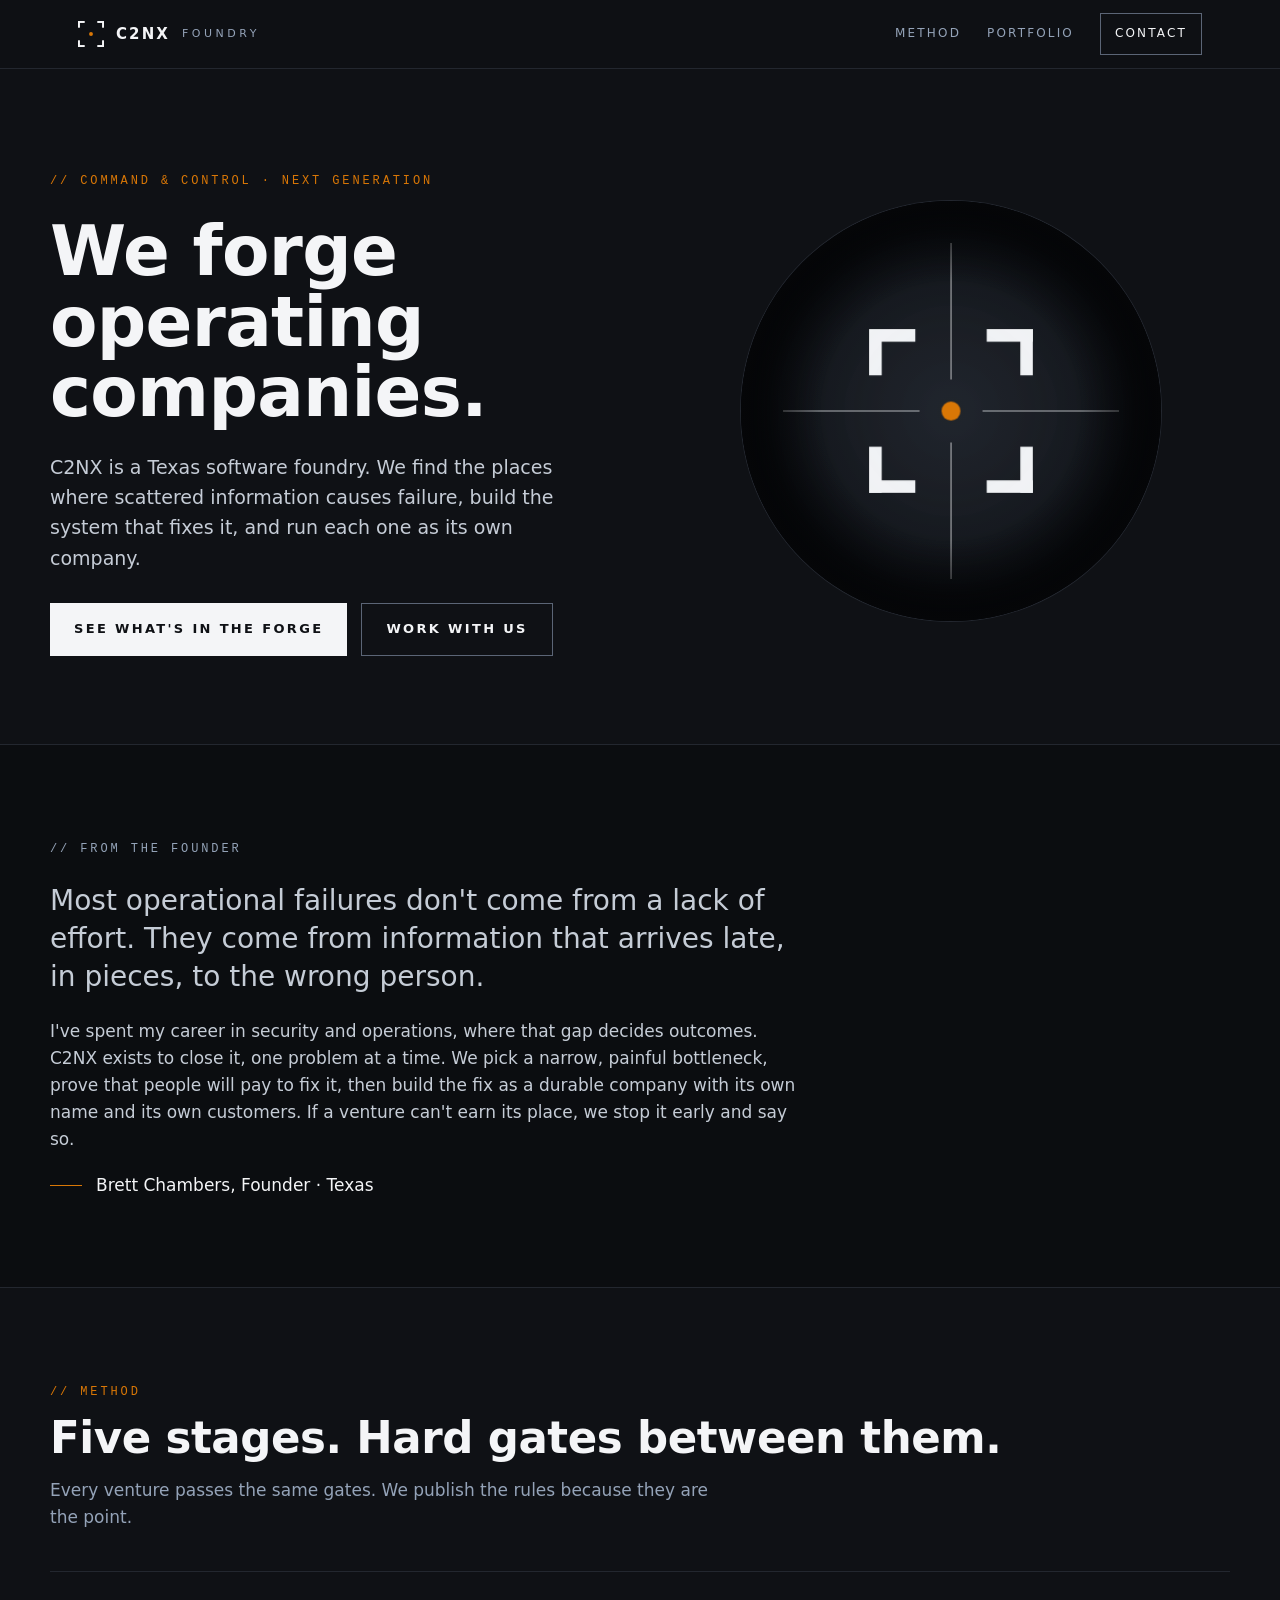
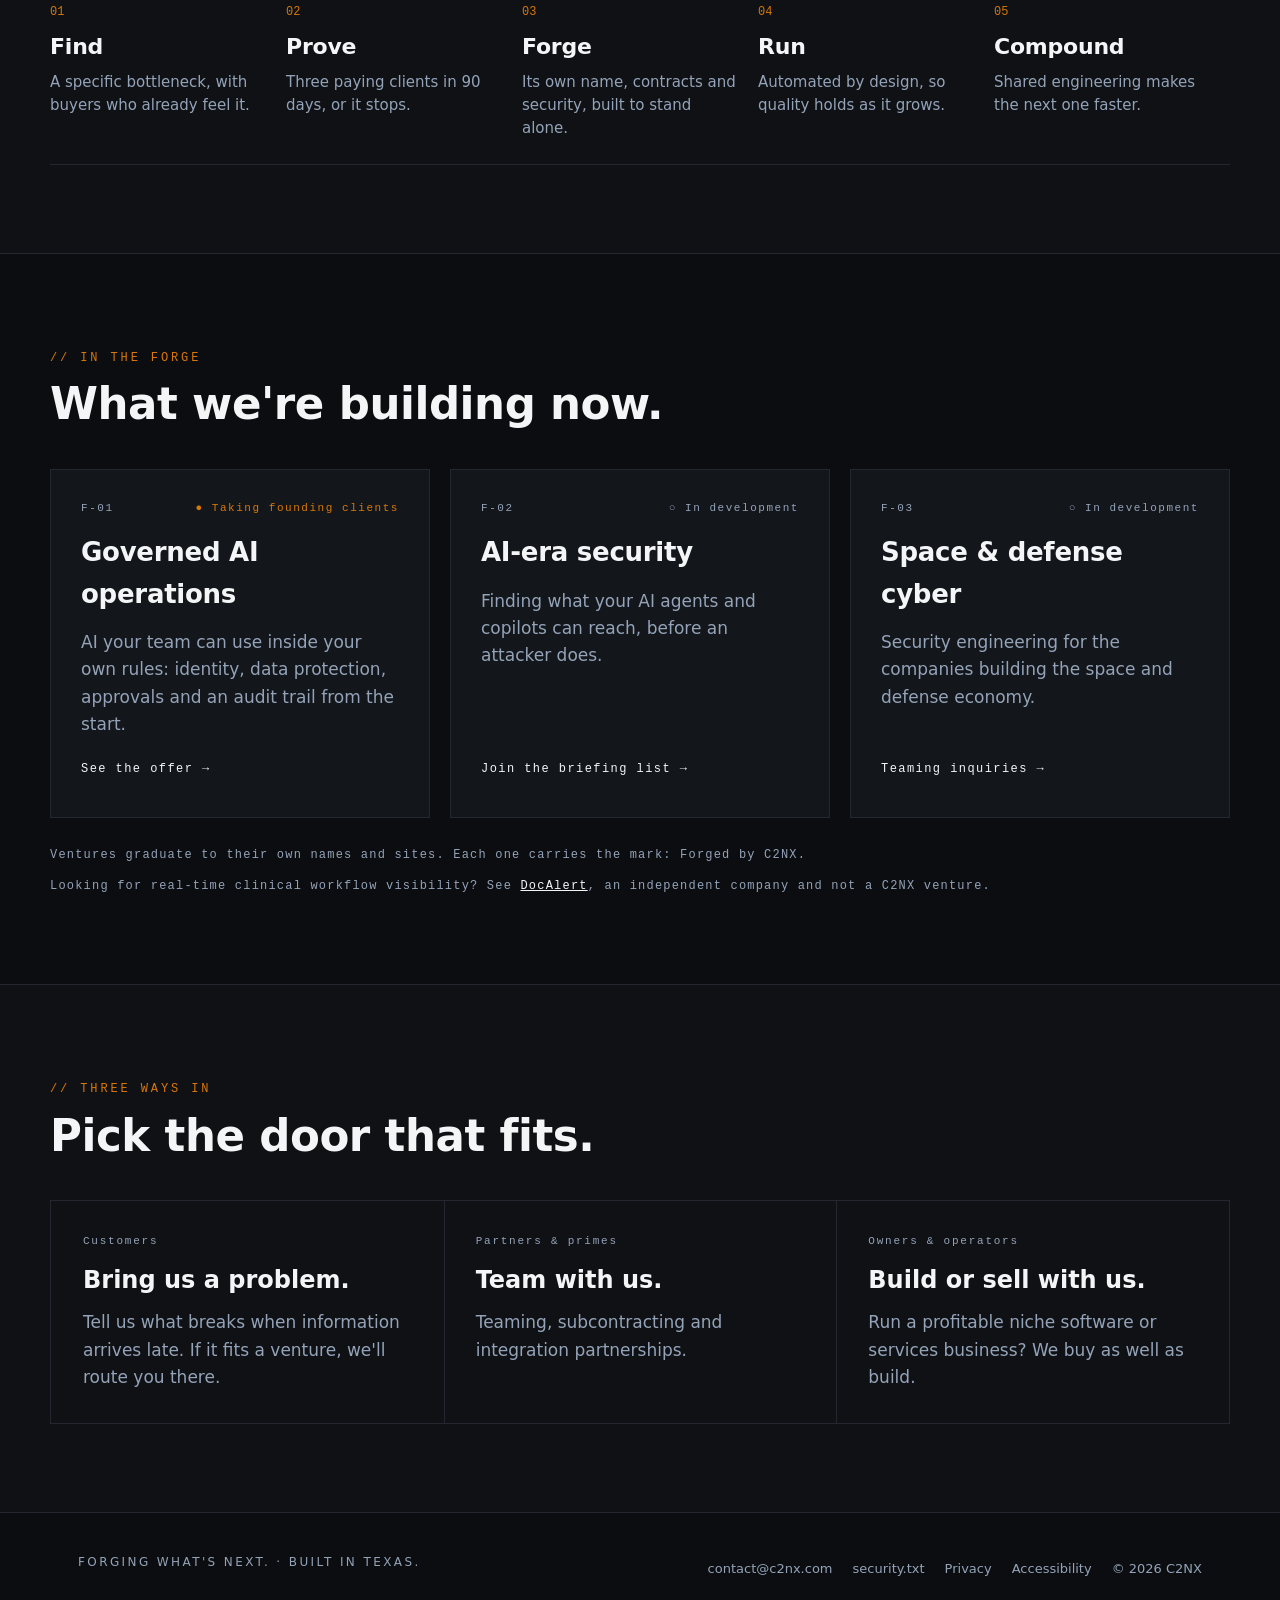
==== commit f66cf1ce: "Soften founder letter; add DocAlert link" ====
--- a/index.html
+++ b/index.html
@@ -169,7 +169,7 @@
       <div class="letter rv">
         <span class="kicker" style="color:var(--titanium)">// From the founder</span>
         <p class="pull">Most operational failures don't come from a lack of effort. They come from information that arrives late, in pieces, to the wrong person.</p>
-        <p>I'm a Marine Corps veteran and a security professional by trade, and I've spent my career where that gap decides outcomes. C2NX exists to close it, one problem at a time. We pick a narrow, painful bottleneck, prove that people will pay to fix it, then build the fix as a durable company with its own name and its own customers. If a venture can't earn its place, we stop it early and say so.</p>
+        <p>I've spent my career in security and operations, where that gap decides outcomes. C2NX exists to close it, one problem at a time. We pick a narrow, painful bottleneck, prove that people will pay to fix it, then build the fix as a durable company with its own name and its own customers. If a venture can't earn its place, we stop it early and say so.</p>
         <div class="sig"><i aria-hidden="true"></i><span>Brett Chambers, Founder · Texas</span></div>
       </div>
     </div>
@@ -219,6 +219,7 @@
         </article>
       </div>
       <p class="note">Ventures graduate to their own names and sites. Each one carries the mark: Forged by C2NX.</p>
+      <p class="note" style="margin-top:12px">Looking for real-time clinical workflow visibility? See <a href="https://www.doc-alert.com" rel="noopener">DocAlert</a>, an independent company and not a C2NX venture.</p>
     </div>
   </section>
 
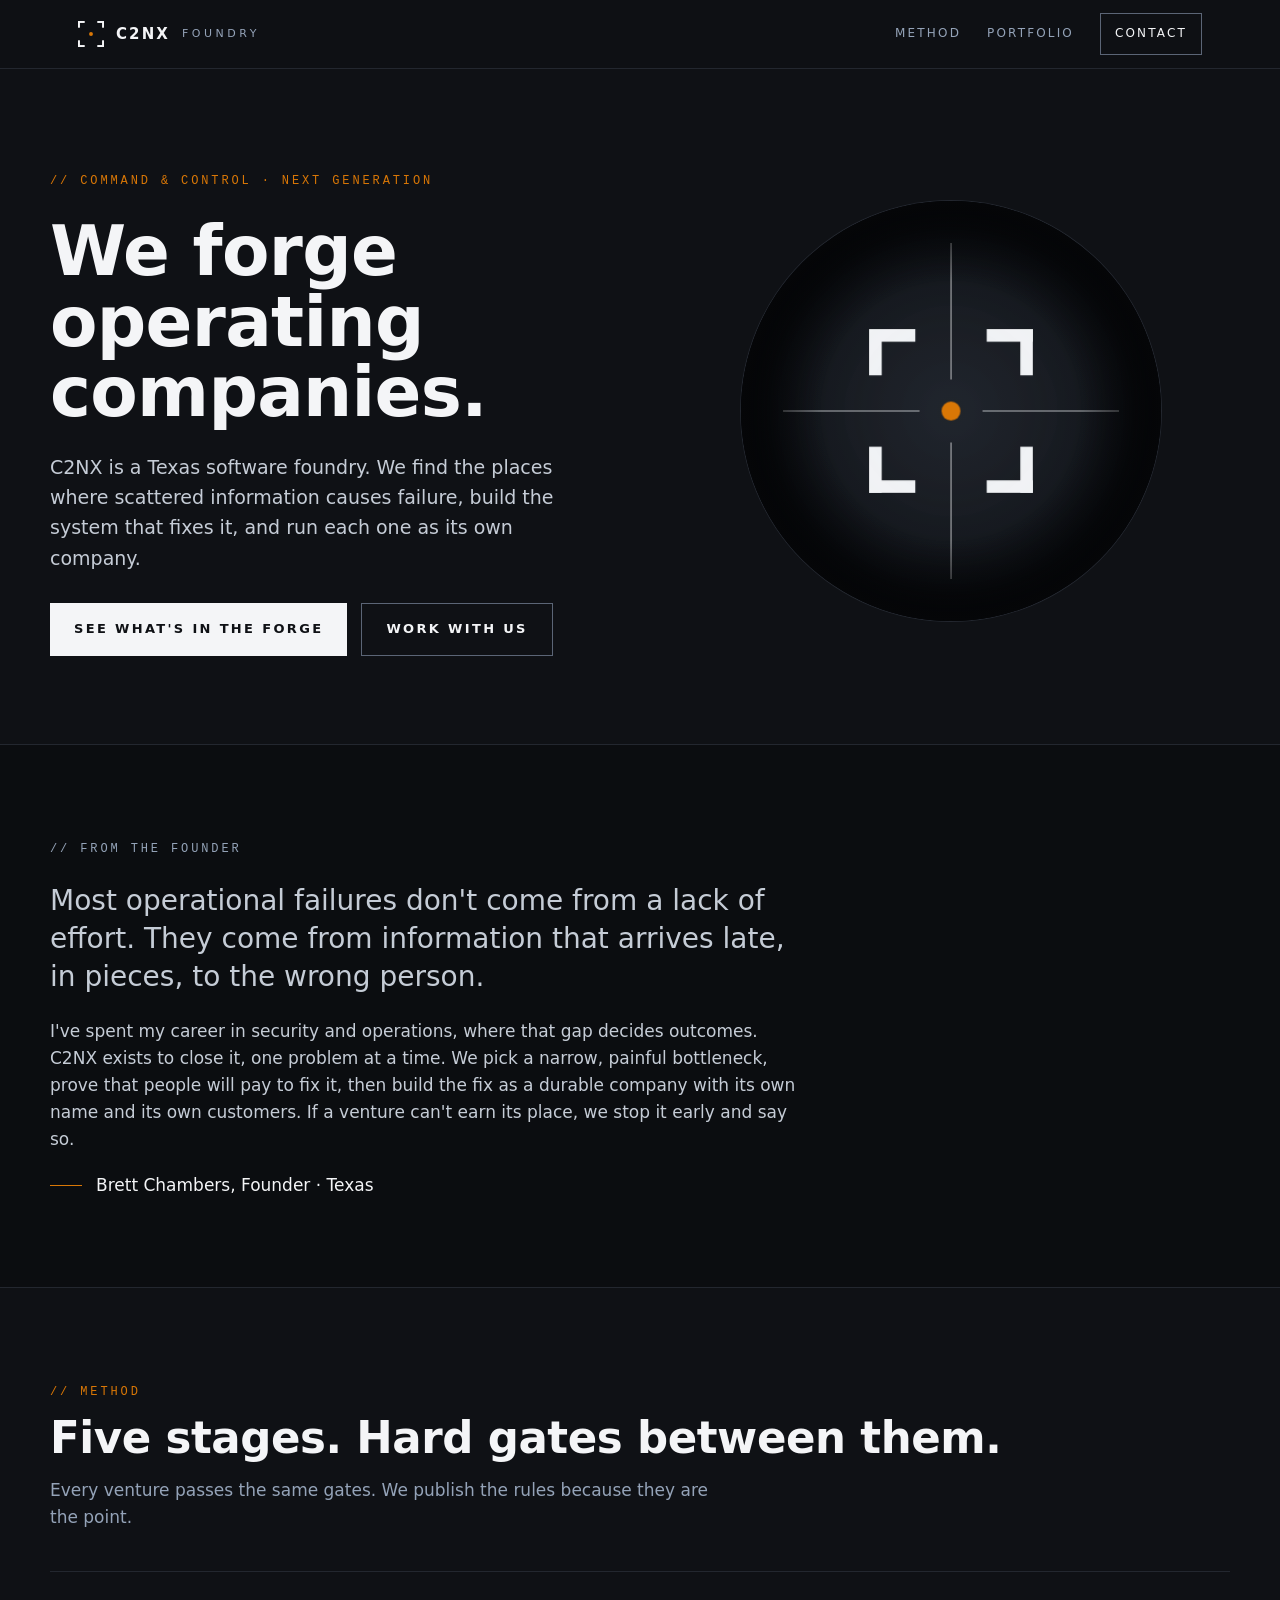
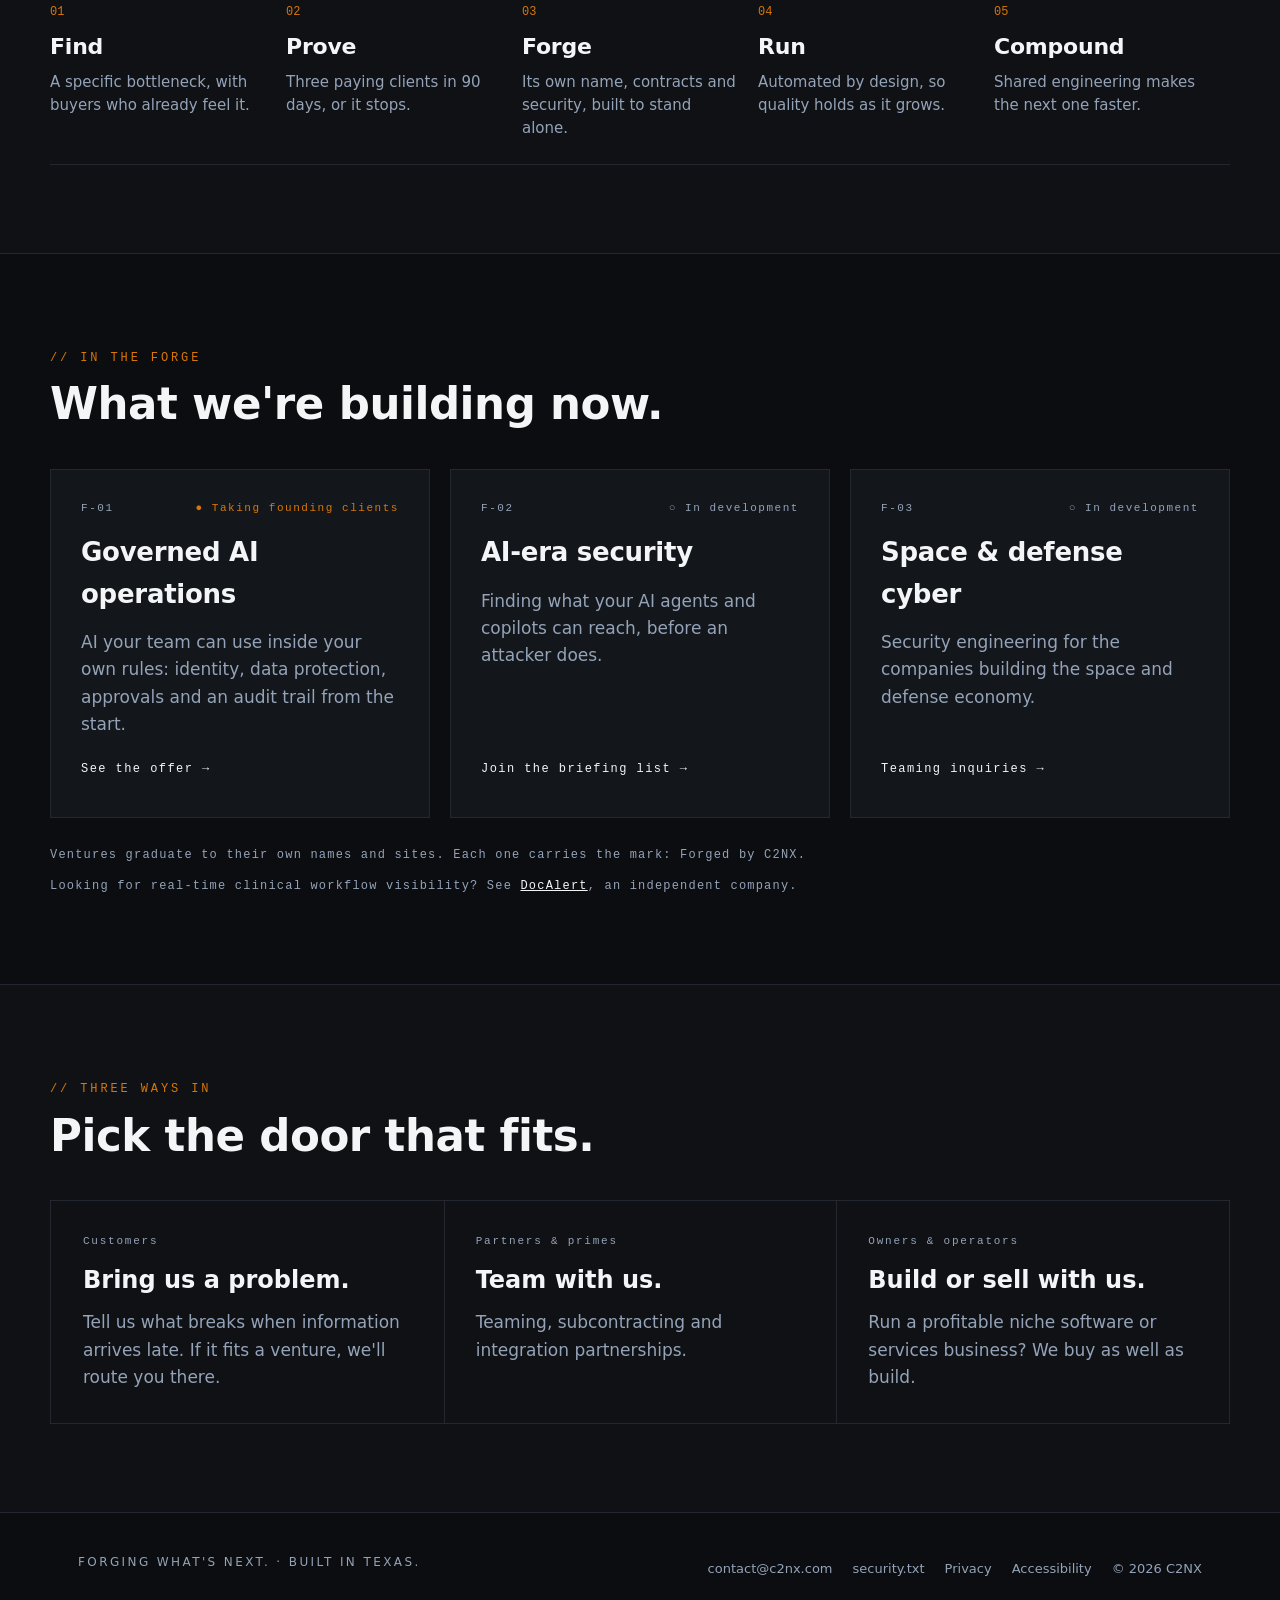
==== commit f06c7bdd: "Shorten DocAlert line" ====
--- a/index.html
+++ b/index.html
@@ -219,7 +219,7 @@
         </article>
       </div>
       <p class="note">Ventures graduate to their own names and sites. Each one carries the mark: Forged by C2NX.</p>
-      <p class="note" style="margin-top:12px">Looking for real-time clinical workflow visibility? See <a href="https://www.doc-alert.com" rel="noopener">DocAlert</a>, an independent company and not a C2NX venture.</p>
+      <p class="note" style="margin-top:12px">Looking for real-time clinical workflow visibility? See <a href="https://www.doc-alert.com" rel="noopener">DocAlert</a>, an independent company.</p>
     </div>
   </section>
 
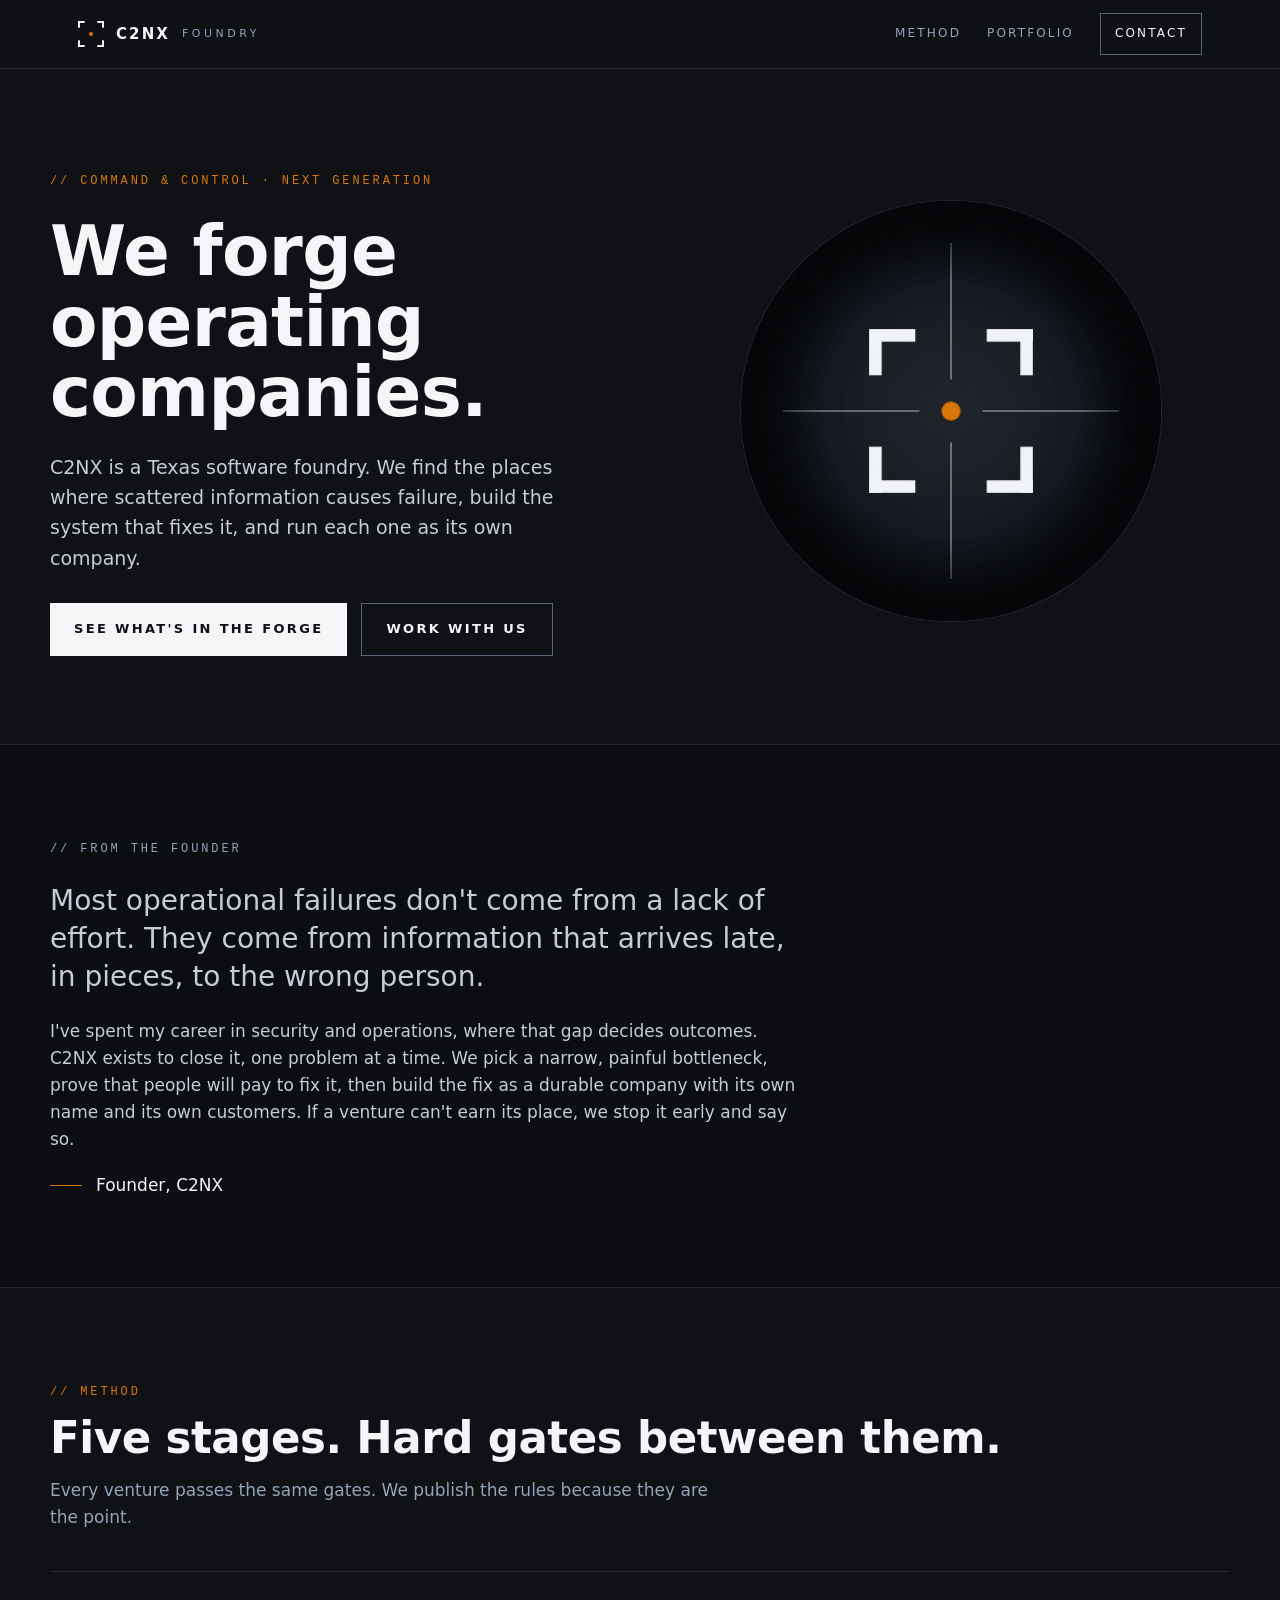
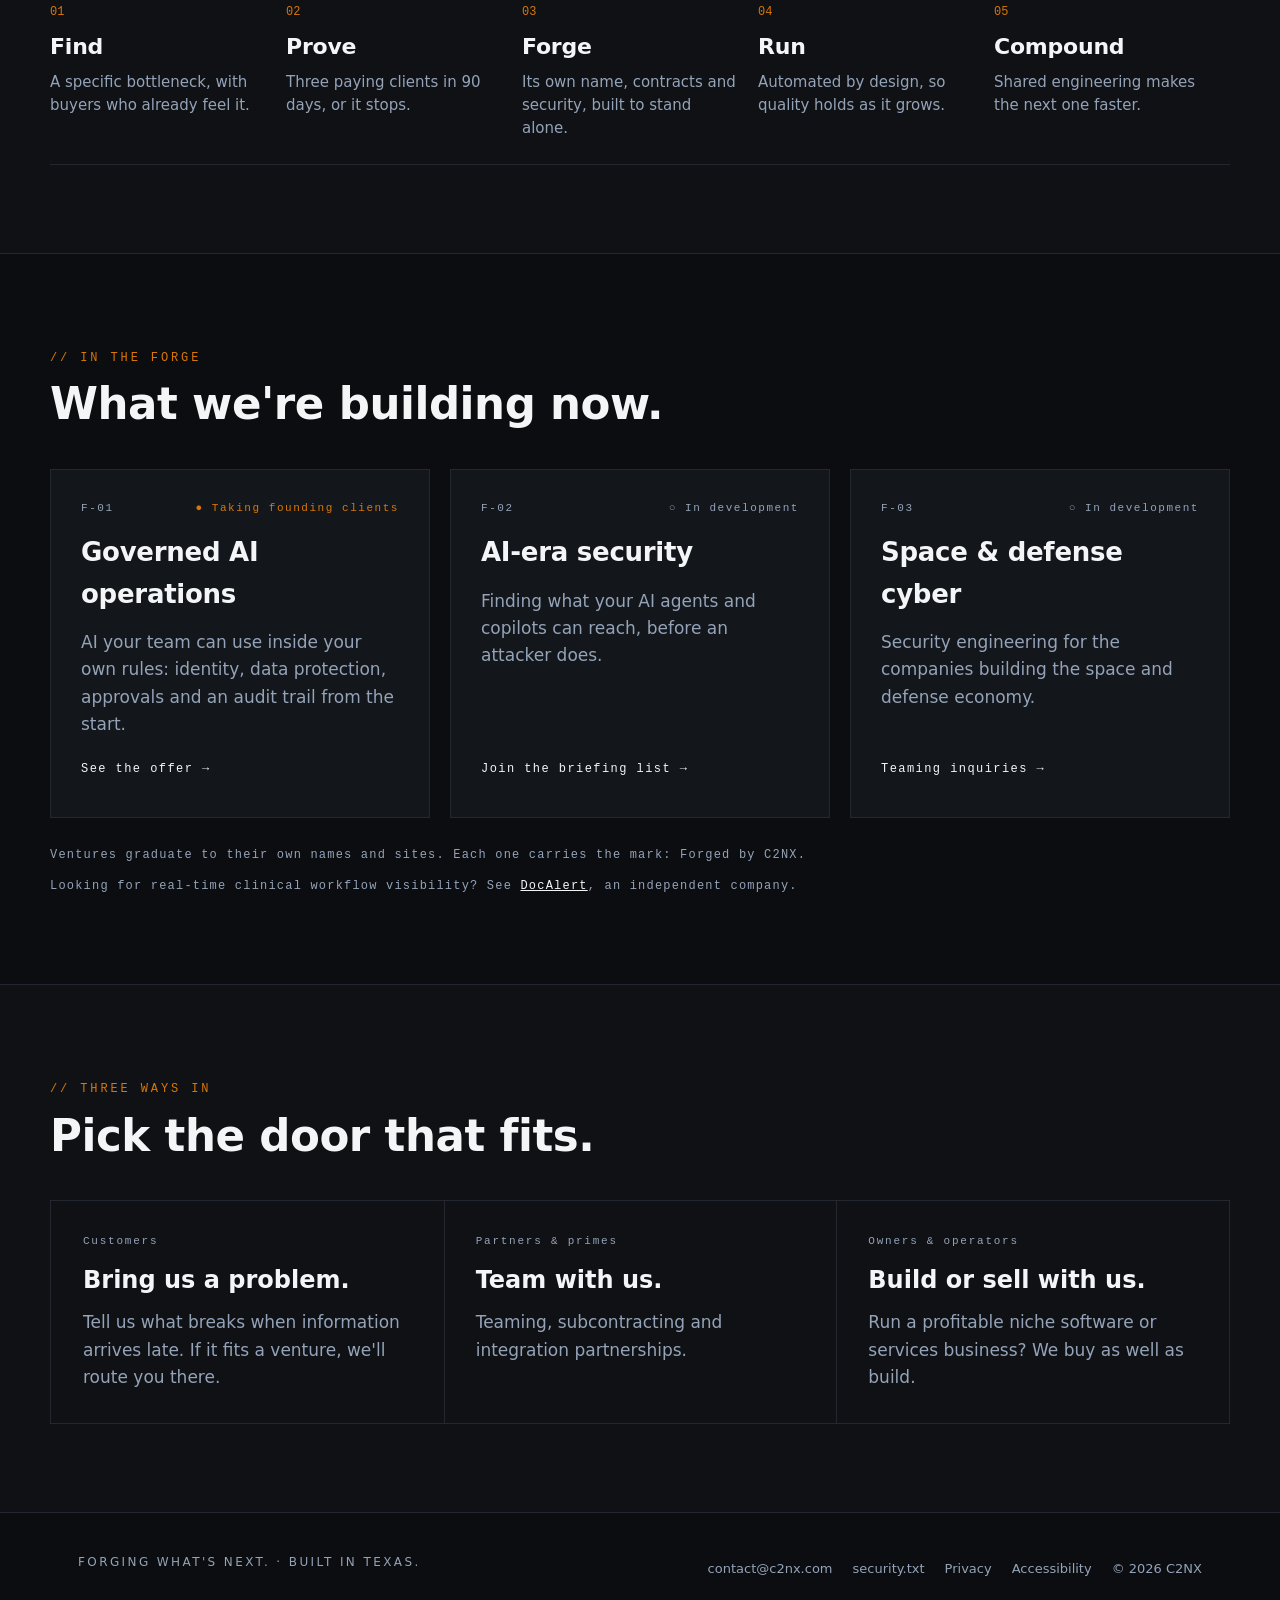
==== commit bf19e830: "Remove founder name" ====
--- a/index.html
+++ b/index.html
@@ -16,7 +16,7 @@
 <link rel="icon" href="assets/emblem.svg" type="image/svg+xml">
 <link rel="apple-touch-icon" href="apple-touch-icon.png">
 <script type="application/ld+json">
-{"@context":"https://schema.org","@type":"Organization","name":"C2NX","url":"https://c2nx.com/","email":"contact@c2nx.com","slogan":"Forging What's Next.","description":"A Texas software foundry that builds and runs focused operating companies.","founder":{"@type":"Person","name":"Brett Chambers"},"address":{"@type":"PostalAddress","addressRegion":"TX","addressCountry":"US"}}
+{"@context":"https://schema.org","@type":"Organization","name":"C2NX","url":"https://c2nx.com/","email":"contact@c2nx.com","slogan":"Forging What's Next.","description":"A Texas software foundry that builds and runs focused operating companies.","address":{"@type":"PostalAddress","addressRegion":"TX","addressCountry":"US"}}
 </script>
 <style>
 :root{--obsidian:#0F1115;--deep:#0B0D10;--gunmetal:#23272F;--card:#13161B;--alabaster:#F4F5F7;--titanium:#94A3B8;--body:#C5CCD6;--amber:#D97706;--line:#5B6576;
@@ -170,7 +170,7 @@
         <span class="kicker" style="color:var(--titanium)">// From the founder</span>
         <p class="pull">Most operational failures don't come from a lack of effort. They come from information that arrives late, in pieces, to the wrong person.</p>
         <p>I've spent my career in security and operations, where that gap decides outcomes. C2NX exists to close it, one problem at a time. We pick a narrow, painful bottleneck, prove that people will pay to fix it, then build the fix as a durable company with its own name and its own customers. If a venture can't earn its place, we stop it early and say so.</p>
-        <div class="sig"><i aria-hidden="true"></i><span>Brett Chambers, Founder · Texas</span></div>
+        <div class="sig"><i aria-hidden="true"></i><span>Founder, C2NX</span></div>
       </div>
     </div>
   </section>
